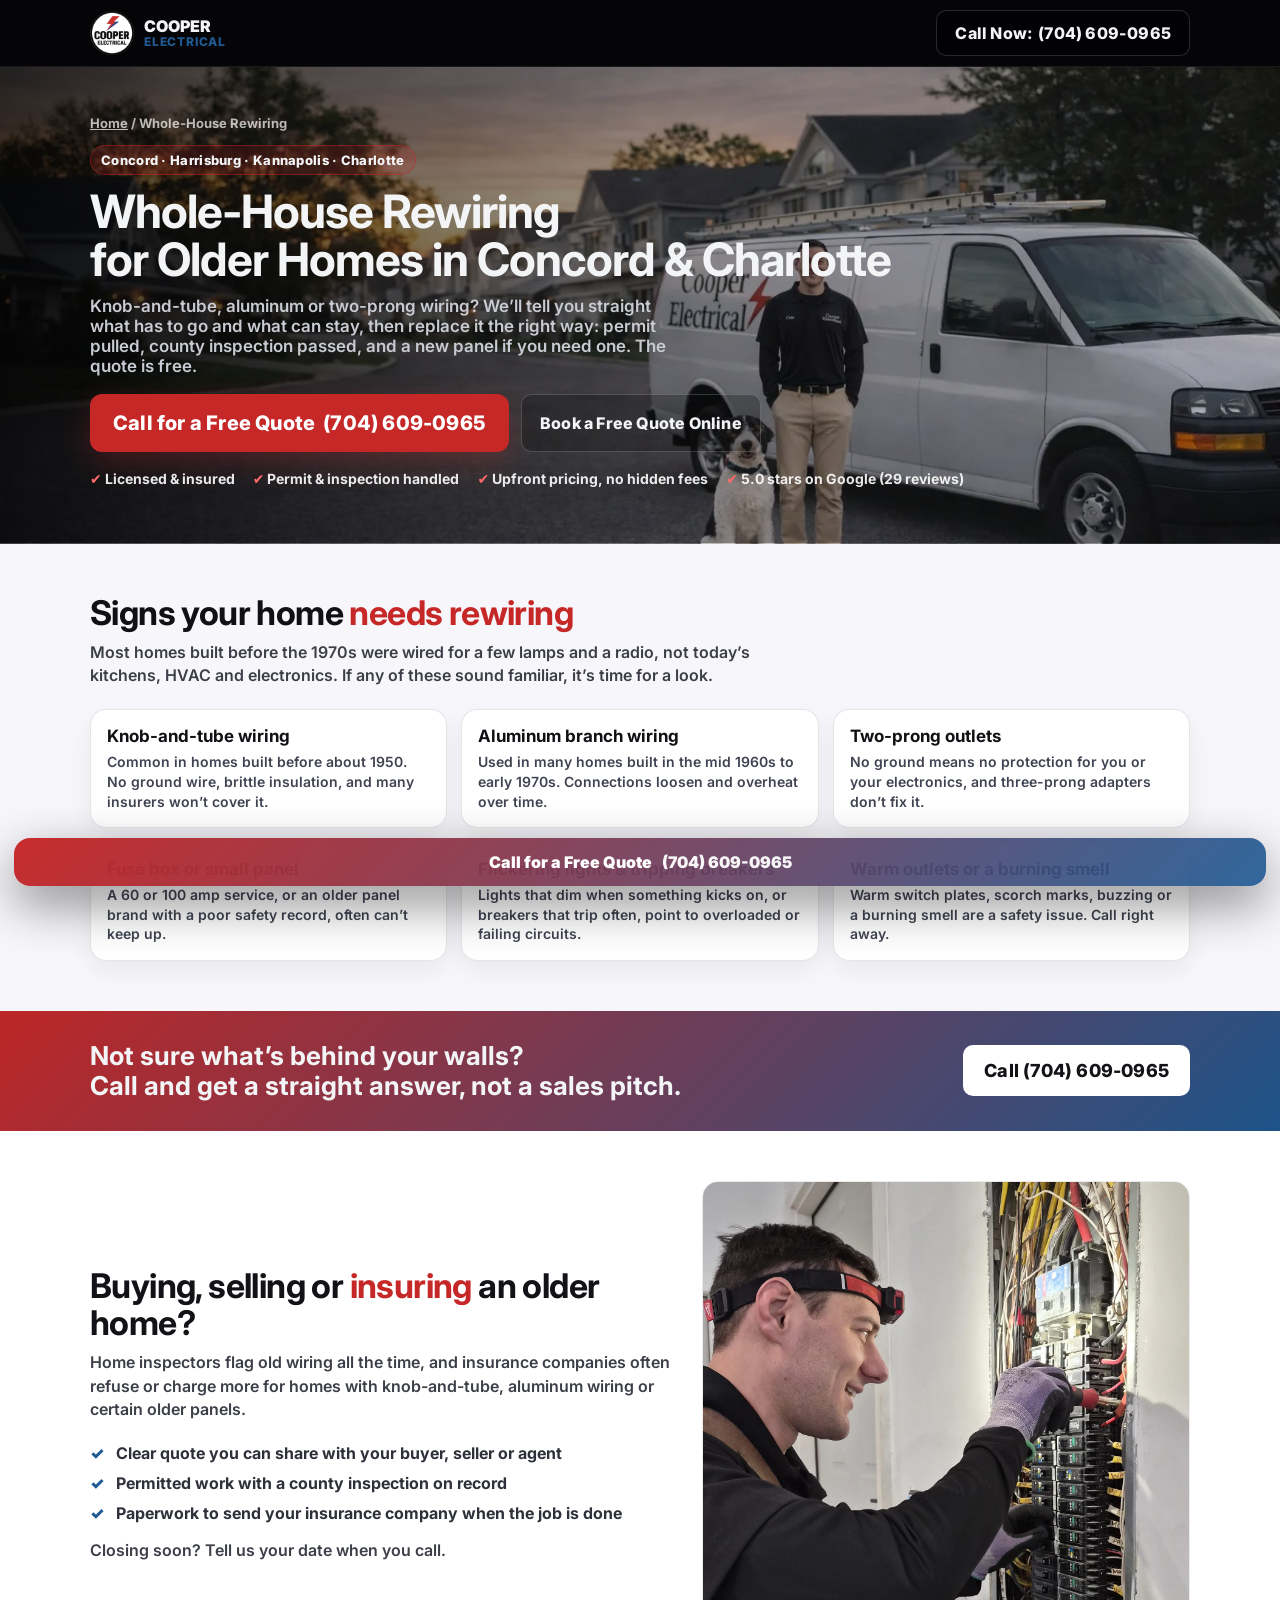
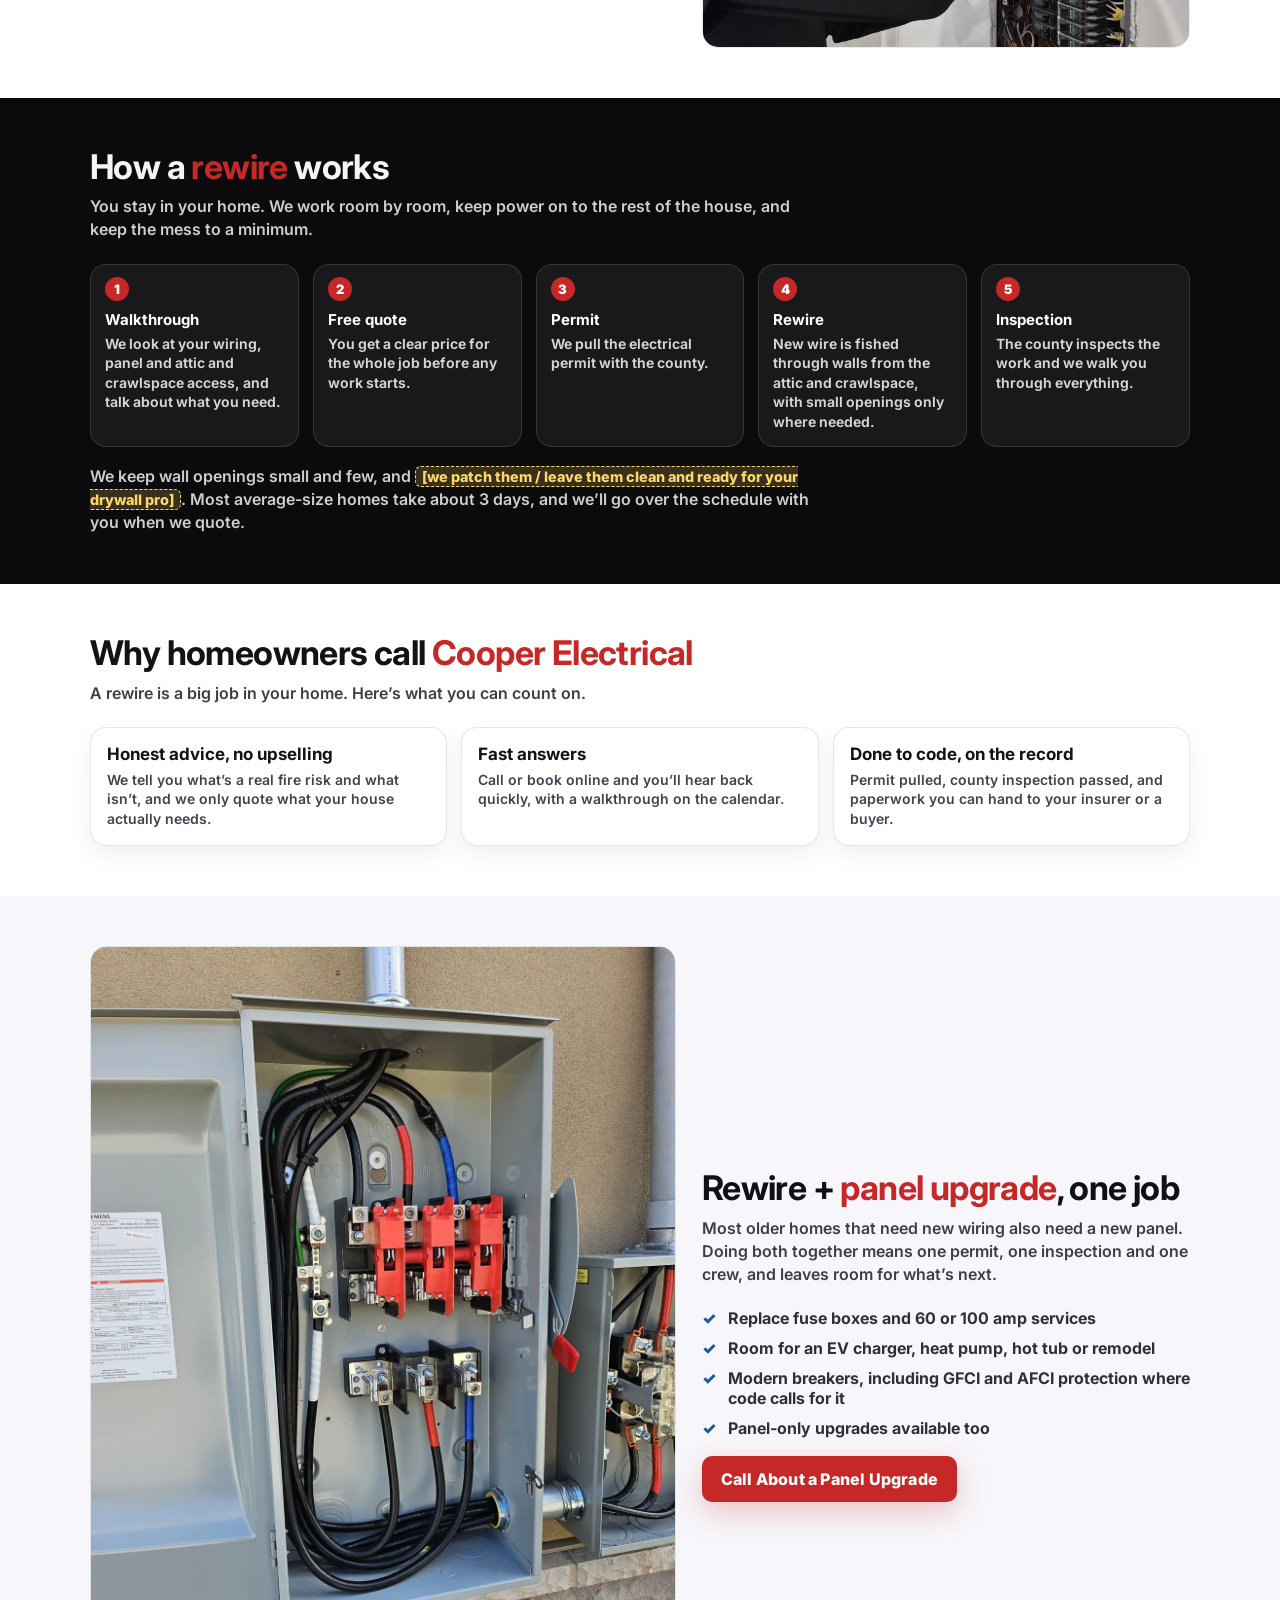
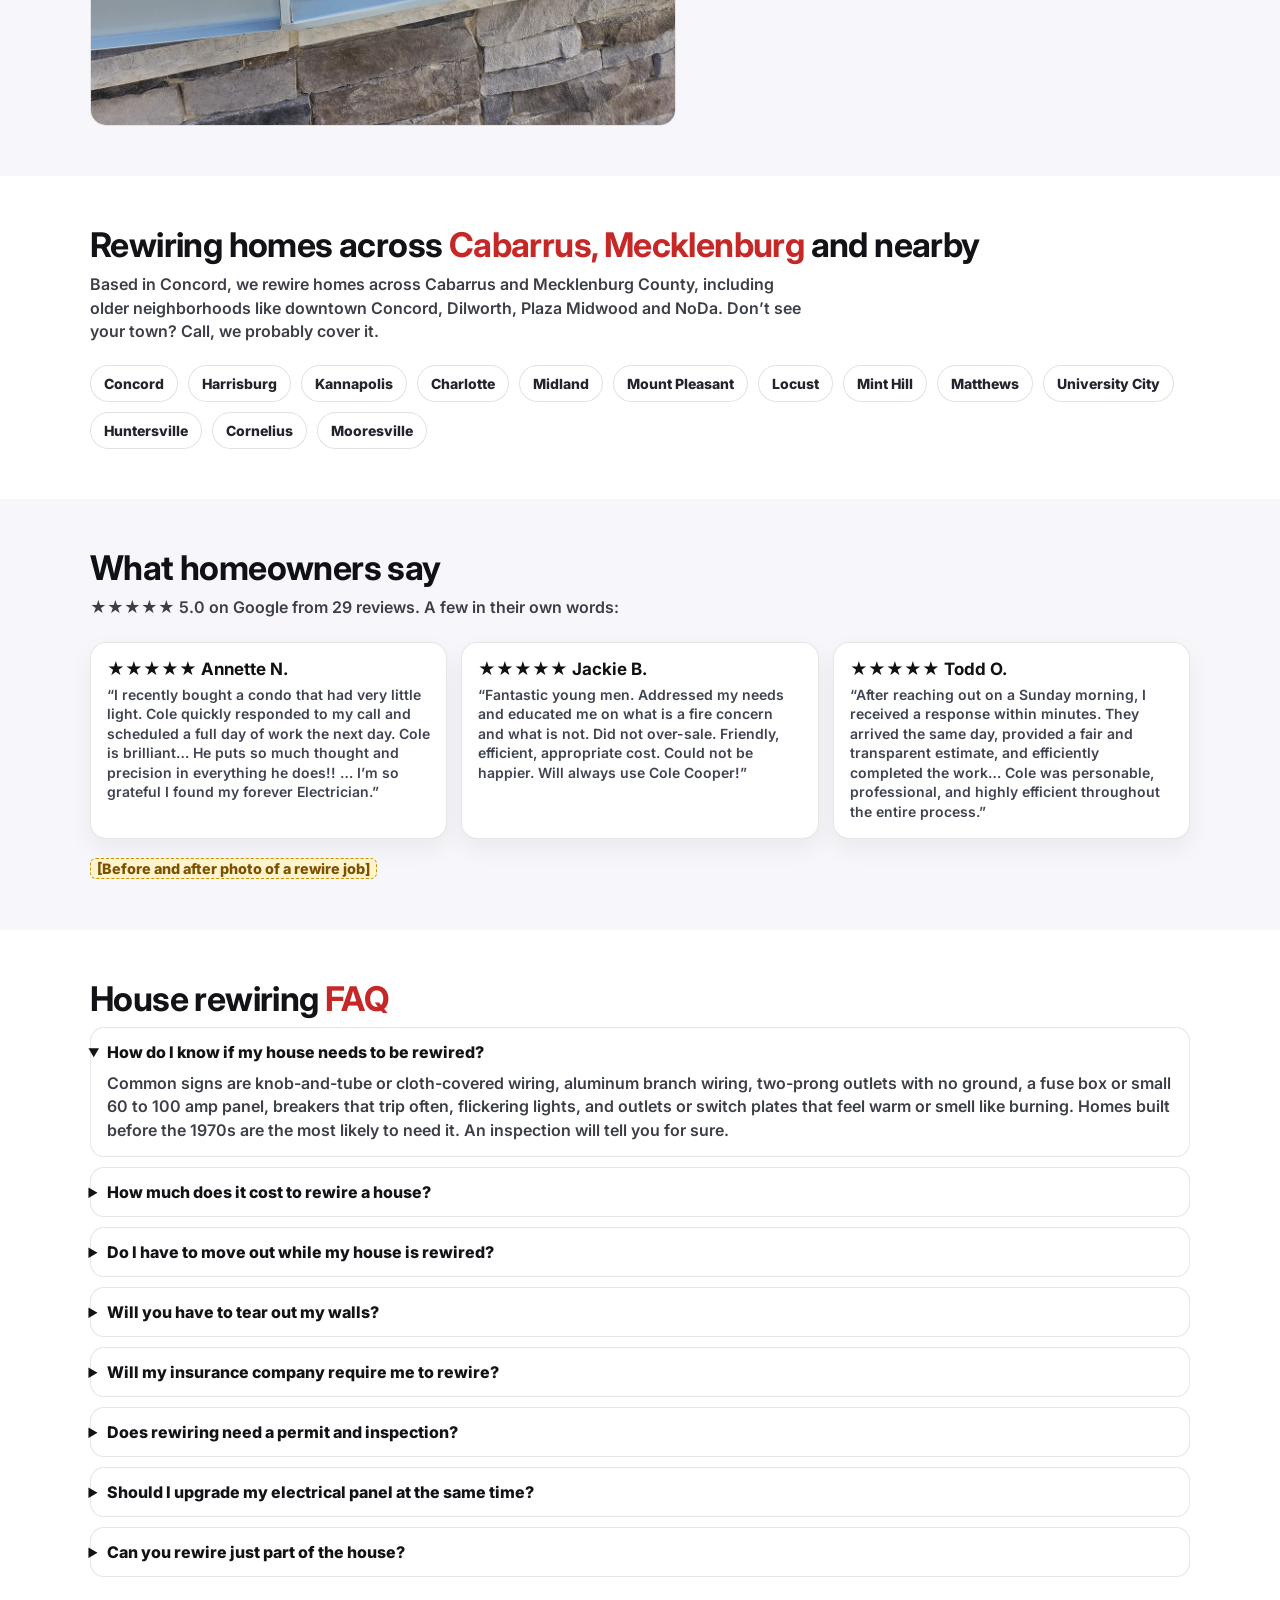
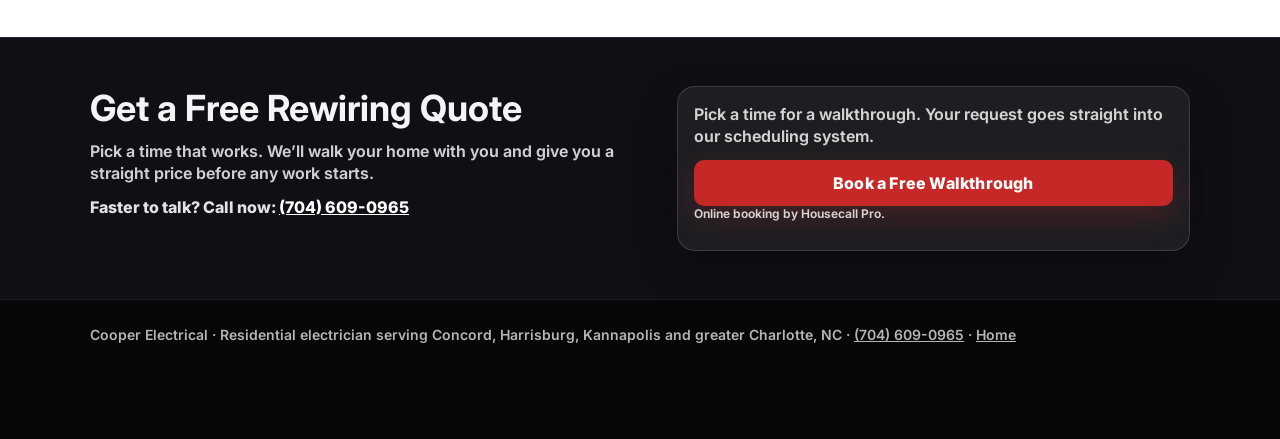
==== house-rewiring/index.html @ 86eb95ad "Rewire page: average rewire takes about 3 days Co-Authored-By: Claude Opus 5.5 <noreply@anthropic.co" ====
<!doctype html>
<html lang="en">
<head>
  <meta charset="utf-8" />
  <meta name="viewport" content="width=device-width,initial-scale=1" />
  <title>Whole-House Rewiring in Concord, Charlotte &amp; Harrisburg NC | Cooper Electrical</title>
  <meta name="description" content="Whole-house rewiring for older homes in Concord, Harrisburg, Kannapolis and greater Charlotte. Replace knob-and-tube, aluminum and ungrounded wiring, add a new panel. Rated 5.0 on Google. Free quote: (704) 609-0965." />
  <link rel="canonical" href="https://cooper-electrical-nc.com/house-rewiring/" />

  <meta property="og:type" content="website" />
  <meta property="og:title" content="Whole-House Rewiring | Cooper Electrical" />
  <meta property="og:description" content="Old wiring replaced the right way, permit and inspection included. Serving Concord, Harrisburg, Kannapolis and greater Charlotte." />
  <meta property="og:url" content="https://cooper-electrical-nc.com/house-rewiring/" />
  <meta property="og:image" content="https://cooper-electrical-nc.com/assets/hero.webp" />

  <link rel="icon" href="../assets/favicon.ico" sizes="any">
  <link rel="icon" type="image/png" sizes="32x32" href="../assets/favicon-32x32.png">
  <link rel="icon" type="image/png" sizes="16x16" href="../assets/favicon-16x16.png">
  <link rel="apple-touch-icon" href="../assets/favicon-180x180.png">

  <link rel="preload" as="image" href="../assets/hero.webp">
  <link rel="preconnect" href="https://fonts.googleapis.com">
  <link rel="preconnect" href="https://fonts.gstatic.com" crossorigin>
  <link href="https://fonts.googleapis.com/css2?family=Inter:wght@400;600;700;800&display=swap" rel="stylesheet">
  <link rel="stylesheet" href="../css/styles.css" />

  <!-- Google Analytics (GA4), same as the homepage -->
  <script async src="https://www.googletagmanager.com/gtag/js?id=G-20FZJEFL5V"></script>
  <script>
    window.dataLayer = window.dataLayer || [];
    function gtag(){dataLayer.push(arguments);}
    gtag("js", new Date());

    gtag("config", "G-20FZJEFL5V", { anonymize_ip: true });

    // Google Ads: website call conversion (swaps the phone number for a Google forwarding number for ad visitors)
    gtag("config", "AW-17992897776");
    gtag("config", "AW-17992897776/h35oCJ_-kaccEPCp14ND", {
      "phone_conversion_number": "(704) 609-0965"
    });
  </script>
  <!-- Housecall Pro online booking -->
  <script async src="https://online-booking.housecallpro.com/script.js?token=3bcc7813550e48a2b8075abcfa8fb0d7&orgName=Cooper-Electrical"></script>

  <script type="application/ld+json">
  {
    "@context": "https://schema.org",
    "@graph": [
      {
        "@type": "Electrician",
        "@id": "https://cooper-electrical-nc.com/#business",
        "name": "Cooper Electrical",
        "url": "https://cooper-electrical-nc.com/",
        "telephone": "+1-704-609-0965",
        "logo": "https://cooper-electrical-nc.com/assets/logo.webp",
        "image": "https://cooper-electrical-nc.com/assets/hero.webp",
        "areaServed": [
          {"@type": "City", "name": "Concord, NC"},
          {"@type": "City", "name": "Harrisburg, NC"},
          {"@type": "City", "name": "Kannapolis, NC"},
          {"@type": "City", "name": "Charlotte, NC"},
          {"@type": "City", "name": "Midland, NC"},
          {"@type": "City", "name": "Mount Pleasant, NC"},
          {"@type": "City", "name": "Locust, NC"},
          {"@type": "City", "name": "Mint Hill, NC"},
          {"@type": "City", "name": "Matthews, NC"},
          {"@type": "City", "name": "Huntersville, NC"},
          {"@type": "City", "name": "Cornelius, NC"},
          {"@type": "City", "name": "Mooresville, NC"}
        ]
      },
      {
        "@type": "Service",
        "@id": "https://cooper-electrical-nc.com/house-rewiring/#service",
        "name": "Whole-House Rewiring",
        "serviceType": "Residential rewiring",
        "description": "Replacement of outdated or unsafe home wiring, including knob-and-tube, aluminum branch circuits and ungrounded two-prong circuits, with an optional electrical panel upgrade, permit and inspection.",
        "provider": {"@id": "https://cooper-electrical-nc.com/#business"},
        "areaServed": [
          {"@type": "AdministrativeArea", "name": "Cabarrus County, NC"},
          {"@type": "AdministrativeArea", "name": "Mecklenburg County, NC"},
          {"@type": "AdministrativeArea", "name": "Rowan County, NC"},
          {"@type": "AdministrativeArea", "name": "Iredell County, NC"},
          {"@type": "AdministrativeArea", "name": "Stanly County, NC"}
        ]
      },
      {
        "@type": "BreadcrumbList",
        "itemListElement": [
          {"@type": "ListItem", "position": 1, "name": "Home", "item": "https://cooper-electrical-nc.com/"},
          {"@type": "ListItem", "position": 2, "name": "Whole-House Rewiring", "item": "https://cooper-electrical-nc.com/house-rewiring/"}
        ]
      },
      {
        "@type": "FAQPage",
        "mainEntity": [
          {
            "@type": "Question",
            "name": "How do I know if my house needs to be rewired?",
            "acceptedAnswer": {"@type": "Answer", "text": "Common signs are knob-and-tube or cloth-covered wiring, aluminum branch wiring, two-prong outlets with no ground, a fuse box or small 60 to 100 amp panel, breakers that trip often, flickering lights, and outlets or switch plates that feel warm or smell like burning. Homes built before the 1970s are the most likely to need it. An inspection will tell you for sure."}
          },
          {
            "@type": "Question",
            "name": "How much does it cost to rewire a house?",
            "acceptedAnswer": {"@type": "Answer", "text": "It depends on the size of the home, the number of stories, attic and crawlspace access, how many circuits you need, and whether the panel is upgraded at the same time. We walk the house and give you a free quote before any work starts."}
          },
          {
            "@type": "Question",
            "name": "Do I have to move out while my house is rewired?",
            "acceptedAnswer": {"@type": "Answer", "text": "Usually not. Most families stay in the home. Power is off only to the parts of the house being worked on, and we work room by room to keep things livable."}
          },
          {
            "@type": "Question",
            "name": "Will you have to tear out my walls?",
            "acceptedAnswer": {"@type": "Answer", "text": "No. New wire is fished through the walls from the attic and crawlspace, with small access openings only where they are needed. Most walls are left untouched."}
          },
          {
            "@type": "Question",
            "name": "Will my insurance company require me to rewire?",
            "acceptedAnswer": {"@type": "Answer", "text": "Many insurers will not write or renew a policy on a home with knob-and-tube wiring, and some charge more or ask for repairs when they find aluminum wiring or certain older panels. Rewiring removes the problem and gives you paperwork to show your insurer."}
          },
          {
            "@type": "Question",
            "name": "Does rewiring need a permit and inspection?",
            "acceptedAnswer": {"@type": "Answer", "text": "Yes. A whole-house rewire in North Carolina requires an electrical permit and county inspection. We pull the permit and schedule the inspections with the county."}
          },
          {
            "@type": "Question",
            "name": "Should I upgrade my electrical panel at the same time?",
            "acceptedAnswer": {"@type": "Answer", "text": "Often, yes. If you have a fuse box, a 60 or 100 amp service, or an older panel brand with a poor safety record, doing the panel and the wiring together saves time and a second round of permits, and gives you room for an EV charger, a heat pump or a remodel later."}
          },
          {
            "@type": "Question",
            "name": "Can you rewire just part of the house?",
            "acceptedAnswer": {"@type": "Answer", "text": "Yes. If only some circuits are old or damaged, a partial rewire of a kitchen, a bathroom or one floor can make sense. We will tell you honestly what needs replacing and what can stay."}
          }
        ]
      }
    ]
  }
  </script>

  <style>
    /* Page-only styles. Shared look comes from ../css/styles.css */
    .rw-hero{min-height:auto}
    .rw-hero .hero__content{padding:48px 0 56px}
    .rw-kicker{display:inline-block;margin:0 0 12px;padding:6px 10px;border-radius:999px;background:rgba(198,40,40,.18);border:1px solid rgba(198,40,40,.45);font-weight:800;font-size:13px;letter-spacing:.3px}
    .rw-hero h1{font-size:46px}
    .rw-hero .hero__sub{font-size:17px;max-width:600px}
    .rw-callbig{font-size:20px;padding:16px 22px;border-radius:12px}
    .rw-callbig .rw-num{margin-left:8px;white-space:nowrap}
    .rw-checks{display:flex;flex-wrap:wrap;gap:8px 18px;margin:18px 0 0;padding:0;list-style:none;color:rgba(255,255,255,.90);font-weight:700;font-size:14px}
    .rw-checks li:before{content:"✔ ";color:#ff6b6b}

    .rw-section{padding:50px 0}
    .rw-light{background:#f7f7fb;color:#101114}
    .rw-white{background:#ffffff;color:#121217}
    .rw-dark{background:var(--bg)}
    .rw-section h2{margin:0 0 10px;font-size:34px;line-height:1.1;letter-spacing:-.6px}
    .rw-lead{margin:0 0 22px;max-width:720px;font-weight:600;line-height:1.45}
    .rw-light .rw-lead,.rw-white .rw-lead{color:#3c3f48}
    .rw-dark .rw-lead{color:rgba(255,255,255,.80)}

    .rw-grid{display:grid;grid-template-columns:repeat(3,minmax(0,1fr));gap:14px}
    .rw-card{background:#fff;border:1px solid rgba(16,17,20,.10);border-radius:16px;padding:16px;box-shadow:0 10px 24px rgba(0,0,0,.06)}
    .rw-card h3{margin:0 0 6px;font-size:17px}
    .rw-card p{margin:0;color:#404452;font-weight:600;font-size:14px;line-height:1.4}
    .rw-dark .rw-card{background:rgba(255,255,255,.06);border-color:rgba(255,255,255,.12);box-shadow:0 18px 44px rgba(0,0,0,.30)}
    .rw-dark .rw-card p{color:rgba(255,255,255,.78)}

    .rw-steps{counter-reset:step;display:grid;grid-template-columns:repeat(5,minmax(0,1fr));gap:14px;margin:0;padding:0;list-style:none}
    .rw-steps li{counter-increment:step;position:relative;background:rgba(255,255,255,.06);border:1px solid rgba(255,255,255,.12);border-radius:16px;padding:44px 14px 14px;font-weight:650;font-size:14px;line-height:1.4;color:rgba(255,255,255,.82)}
    .rw-steps li:before{content:counter(step);position:absolute;top:12px;left:14px;width:24px;height:24px;border-radius:999px;display:grid;place-items:center;background:var(--accent);color:#fff;font-weight:900;font-size:13px}
    .rw-steps strong{display:block;color:#fff;margin-bottom:4px;font-size:15px}

    .rw-split{display:grid;grid-template-columns:1.2fr 1fr;gap:26px;align-items:center}
    .rw-split img{border-radius:16px;border:1px solid rgba(0,0,0,.08);width:100%;height:auto}

    .rw-band{background:linear-gradient(135deg, rgba(198,40,40,.95), rgba(31,90,148,.92));padding:30px 0}
    .rw-band__inner{display:flex;align-items:center;justify-content:space-between;gap:16px;flex-wrap:wrap}
    .rw-band h2{margin:0;font-size:26px;line-height:1.15}
    .rw-band .btn{background:#fff;color:#121217;font-size:18px;padding:14px 20px}

    .rw-towns{display:flex;flex-wrap:wrap;gap:10px;margin:0;padding:0;list-style:none}
    .rw-towns li{background:#fff;border:1px solid rgba(16,17,20,.12);border-radius:999px;padding:9px 13px;font-weight:800;font-size:14px;color:#22252d}

    .rw-faq details{background:#fff;border:1px solid rgba(16,17,20,.10);border-radius:14px;padding:14px 16px;margin:0 0 10px}
    .rw-faq summary{cursor:pointer;font-weight:800;font-size:16px;color:#121217;list-style-position:outside}
    .rw-faq details p{margin:10px 0 0;color:#3c3f48;font-weight:600;line-height:1.45}

    .rw-crumbs{font-size:13px;font-weight:700;color:rgba(255,255,255,.70);margin:0 0 14px}
    .rw-crumbs a{text-decoration:underline}

    /* Placeholder marker: something Cole needs to fill in or confirm */
    .ph{display:inline;background:#fff3cd;color:#7a5200;border:1px dashed #c79100;border-radius:6px;padding:1px 6px;font-weight:800;font-size:.9em}
    .rw-dark .ph,.hero .ph{background:rgba(255,214,102,.18);color:#ffd666;border-color:#ffd666}

    .rw-foot{background:#07070a;color:rgba(255,255,255,.70);padding:26px 0 96px;font-weight:600;font-size:14px;border-top:1px solid rgba(255,255,255,.08)}
    .rw-foot a{text-decoration:underline}

    @media (max-width:960px){
      .rw-grid{grid-template-columns:repeat(2,minmax(0,1fr))}
      .rw-steps{grid-template-columns:repeat(2,minmax(0,1fr))}
      .rw-split{grid-template-columns:1fr}
    }
    @media (max-width:520px){
      .rw-hero h1{font-size:32px}
      .rw-hero .hero__content{padding:28px 0 36px}
      .rw-grid,.rw-steps{grid-template-columns:1fr}
      .rw-section{padding:38px 0}
      .rw-section h2{font-size:27px}
      .rw-callbig{width:100%}
      .hero__cta .btn{width:100%}
      /* keep a call button in the header on phones too */
      .btn--call{display:inline-flex;padding:10px 12px;font-size:14px}
      .btn--call .btn__lbl{display:none}
      .brand__logo{width:36px;height:36px}
    }
  </style>
</head>

<body>
  <header class="topbar">
    <div class="container topbar__inner">
      <a class="brand" href="../">
        <img class="brand__logo" src="../assets/logo.webp" alt="Cooper Electrical" width="44" height="44" />
        <div class="brand__text">
          <div class="brand__name">COOPER</div>
          <div class="brand__sub">ELECTRICAL</div>
        </div>
      </a>

      <a class="btn btn--call" href="tel:7046090965" data-call="header">
        <span class="btn__lbl">Call Now:</span><span class="btn__emph">(704) 609-0965</span>
      </a>
    </div>
  </header>

  <main>
  <section class="hero rw-hero" style="background-image:url('../assets/hero.webp');">
    <div class="hero__overlay"></div>
    <div class="container hero__content">
      <nav class="rw-crumbs" aria-label="Breadcrumb"><a href="../">Home</a> / Whole-House Rewiring</nav>
      <div class="rw-kicker">Concord · Harrisburg · Kannapolis · Charlotte</div>
      <h1>Whole-House Rewiring<br/>for Older Homes in Concord &amp; Charlotte</h1>
      <p class="hero__sub">
        Knob-and-tube, aluminum or two-prong wiring? We’ll tell you straight what has to go and what can stay,
        then replace it the right way: permit pulled, county inspection passed, and a new panel if you need one.
        The quote is free.
      </p>

      <div class="hero__cta">
        <a class="btn btn--primary rw-callbig" href="tel:7046090965" data-call="hero">
          Call for a Free Quote <span class="rw-num">(704) 609-0965</span>
        </a>
        <a class="btn btn--ghost hcp-book" href="https://book.housecallpro.com/book/Cooper-Electrical/3bcc7813550e48a2b8075abcfa8fb0d7?v2=true">Book a Free Quote Online</a>
      </div>

      <ul class="rw-checks">
        <li>Licensed &amp; insured</li>
        <li>Permit &amp; inspection handled</li>
        <li>Upfront pricing, no hidden fees</li>
        <li>5.0 stars on Google (29 reviews)</li>
      </ul>
    </div>
  </section>

  <section class="rw-section rw-light" id="signs">
    <div class="container">
      <h2>Signs your home <span class="accent">needs rewiring</span></h2>
      <p class="rw-lead">
        Most homes built before the 1970s were wired for a few lamps and a radio, not today’s kitchens,
        HVAC and electronics. If any of these sound familiar, it’s time for a look.
      </p>
      <div class="rw-grid">
        <div class="rw-card"><h3>Knob-and-tube wiring</h3><p>Common in homes built before about 1950. No ground wire, brittle insulation, and many insurers won’t cover it.</p></div>
        <div class="rw-card"><h3>Aluminum branch wiring</h3><p>Used in many homes built in the mid 1960s to early 1970s. Connections loosen and overheat over time.</p></div>
        <div class="rw-card"><h3>Two-prong outlets</h3><p>No ground means no protection for you or your electronics, and three-prong adapters don’t fix it.</p></div>
        <div class="rw-card"><h3>Fuse box or small panel</h3><p>A 60 or 100 amp service, or an older panel brand with a poor safety record, often can’t keep up.</p></div>
        <div class="rw-card"><h3>Flickering lights &amp; tripping breakers</h3><p>Lights that dim when something kicks on, or breakers that trip often, point to overloaded or failing circuits.</p></div>
        <div class="rw-card"><h3>Warm outlets or a burning smell</h3><p>Warm switch plates, scorch marks, buzzing or a burning smell are a safety issue. Call right away.</p></div>
      </div>
    </div>
  </section>

  <section class="rw-band">
    <div class="container rw-band__inner">
      <h2>Not sure what’s behind your walls?<br/>Call and get a straight answer, not a sales pitch.</h2>
      <a class="btn" href="tel:7046090965" data-call="band-1">Call (704) 609-0965</a>
    </div>
  </section>

  <section class="rw-section rw-white" id="insurance">
    <div class="container rw-split">
      <div>
        <h2>Buying, selling or <span class="accent">insuring</span> an older home?</h2>
        <p class="rw-lead">
          Home inspectors flag old wiring all the time, and insurance companies often refuse or charge more
          for homes with knob-and-tube, aluminum wiring or certain older panels.
        </p>
        <ul class="checklist">
          <li>Clear quote you can share with your buyer, seller or agent</li>
          <li>Permitted work with a county inspection on record</li>
          <li>Paperwork to send your insurance company when the job is done</li>
        </ul>
        <p class="rw-lead" style="margin:16px 0 0">Closing soon? Tell us your date when you call.</p>
      </div>
      <img src="../assets/tech-panel.webp" alt="Electrician working on an electrical panel" loading="lazy" width="560" height="380" />
    </div>
  </section>

  <section class="rw-section rw-dark" id="process">
    <div class="container">
      <h2>How a <span class="accent">rewire</span> works</h2>
      <p class="rw-lead">You stay in your home. We work room by room, keep power on to the rest of the house, and keep the mess to a minimum.</p>
      <ol class="rw-steps">
        <li><strong>Walkthrough</strong>We look at your wiring, panel and attic and crawlspace access, and talk about what you need.</li>
        <li><strong>Free quote</strong>You get a clear price for the whole job before any work starts.</li>
        <li><strong>Permit</strong>We pull the electrical permit with the county.</li>
        <li><strong>Rewire</strong>New wire is fished through walls from the attic and crawlspace, with small openings only where needed.</li>
        <li><strong>Inspection</strong>The county inspects the work and we walk you through everything.</li>
      </ol>
      <!-- PLACEHOLDER: confirm whether drywall patching is included, and a typical timeline -->
      <p class="rw-lead" style="margin:18px 0 0">We keep wall openings small and few, and <span class="ph">[we patch them / leave them clean and ready for your drywall pro]</span>. Most average-size homes take about 3 days, and we’ll go over the schedule with you when we quote.</p>
    </div>
  </section>

  <section class="rw-section rw-white" id="why">
    <div class="container">
      <h2>Why homeowners call <span class="accent">Cooper Electrical</span></h2>
      <p class="rw-lead">A rewire is a big job in your home. Here’s what you can count on.</p>
      <div class="rw-grid">
        <div class="rw-card"><h3>Honest advice, no upselling</h3><p>We tell you what’s a real fire risk and what isn’t, and we only quote what your house actually needs.</p></div>
        <div class="rw-card"><h3>Fast answers</h3><p>Call or book online and you’ll hear back quickly, with a walkthrough on the calendar.</p></div>
        <div class="rw-card"><h3>Done to code, on the record</h3><p>Permit pulled, county inspection passed, and paperwork you can hand to your insurer or a buyer.</p></div>
      </div>
    </div>
  </section>

  <section class="rw-section rw-light" id="panel">
    <div class="container rw-split">
      <img src="../assets/service-panel.webp" alt="New electrical panel installed" loading="lazy" width="560" height="380" />
      <div>
        <h2>Rewire + <span class="accent">panel upgrade</span>, one job</h2>
        <p class="rw-lead">
          Most older homes that need new wiring also need a new panel. Doing both together means one permit,
          one inspection and one crew, and leaves room for what’s next.
        </p>
        <ul class="checklist">
          <li>Replace fuse boxes and 60 or 100 amp services</li>
          <li>Room for an EV charger, heat pump, hot tub or remodel</li>
          <li>Modern breakers, including GFCI and AFCI protection where code calls for it</li>
          <li>Panel-only upgrades available too</li>
        </ul>
        <div style="margin-top:18px"><a class="btn btn--primary" href="tel:7046090965" data-call="panel">Call About a Panel Upgrade</a></div>
      </div>
    </div>
  </section>

  <section class="rw-section rw-white" id="areas">
    <div class="container">
      <h2>Rewiring homes across <span class="accent">Cabarrus, Mecklenburg</span> and nearby</h2>
      <p class="rw-lead">Based in Concord, we rewire homes across Cabarrus and Mecklenburg County, including older neighborhoods like downtown Concord, Dilworth, Plaza Midwood and NoDa. Don’t see your town? Call, we probably cover it.</p>
      <!-- PLACEHOLDER: Cole to confirm this town list -->
      <ul class="rw-towns">
        <li>Concord</li>
        <li>Harrisburg</li>
        <li>Kannapolis</li>
        <li>Charlotte</li>
        <li>Midland</li>
        <li>Mount Pleasant</li>
        <li>Locust</li>
        <li>Mint Hill</li>
        <li>Matthews</li>
        <li>University City</li>
        <li>Huntersville</li>
        <li>Cornelius</li>
        <li>Mooresville</li>
      </ul>
    </div>
  </section>

  <section class="rw-section rw-light" id="reviews">
    <div class="container">
      <h2>What homeowners say</h2>
      <p class="rw-lead">★★★★★ 5.0 on Google from 29 reviews. A few in their own words:</p>
      <!-- Real Google reviews, quoted word for word (trimmed with …), from the Cooper Electrical Google Business Profile -->
      <div class="rw-grid">
        <div class="rw-card"><h3>★★★★★ Annette N.</h3><p>“I recently bought a condo that had very little light. Cole quickly responded to my call and scheduled a full day of work the next day. Cole is brilliant… He puts so much thought and precision in everything he does!! … I’m so grateful I found my forever Electrician.”</p></div>
        <div class="rw-card"><h3>★★★★★ Jackie B.</h3><p>“Fantastic young men. Addressed my needs and educated me on what is a fire concern and what is not. Did not over-sale. Friendly, efficient, appropriate cost. Could not be happier. Will always use Cole Cooper!”</p></div>
        <div class="rw-card"><h3>★★★★★ Todd O.</h3><p>“After reaching out on a Sunday morning, I received a response within minutes. They arrived the same day, provided a fair and transparent estimate, and efficiently completed the work… Cole was personable, professional, and highly efficient throughout the entire process.”</p></div>
      </div>
      <!-- PLACEHOLDER: add a before and after photo of a rewire job -->
      <p class="rw-lead" style="margin:18px 0 0"><span class="ph">[Before and after photo of a rewire job]</span></p>
    </div>
  </section>

  <section class="rw-section rw-white rw-faq" id="faq">
    <div class="container">
      <h2>House rewiring <span class="accent">FAQ</span></h2>
      <details open>
        <summary>How do I know if my house needs to be rewired?</summary>
        <p>Common signs are knob-and-tube or cloth-covered wiring, aluminum branch wiring, two-prong outlets with no ground, a fuse box or small 60 to 100 amp panel, breakers that trip often, flickering lights, and outlets or switch plates that feel warm or smell like burning. Homes built before the 1970s are the most likely to need it. An inspection will tell you for sure.</p>
      </details>
      <details>
        <summary>How much does it cost to rewire a house?</summary>
        <p>It depends on the size of the home, the number of stories, attic and crawlspace access, how many circuits you need, and whether the panel is upgraded at the same time. We walk the house and give you a free quote before any work starts.</p>
      </details>
      <details>
        <summary>Do I have to move out while my house is rewired?</summary>
        <p>Usually not. Most families stay in the home. Power is off only to the parts of the house being worked on, and we work room by room to keep things livable.</p>
      </details>
      <details>
        <summary>Will you have to tear out my walls?</summary>
        <p>No. New wire is fished through the walls from the attic and crawlspace, with small access openings only where they are needed. Most walls are left untouched.</p>
      </details>
      <details>
        <summary>Will my insurance company require me to rewire?</summary>
        <p>Many insurers will not write or renew a policy on a home with knob-and-tube wiring, and some charge more or ask for repairs when they find aluminum wiring or certain older panels. Rewiring removes the problem and gives you paperwork to show your insurer.</p>
      </details>
      <details>
        <summary>Does rewiring need a permit and inspection?</summary>
        <p>Yes. A whole-house rewire in North Carolina requires an electrical permit and county inspection. We pull the permit and schedule the inspections with the county.</p>
      </details>
      <details>
        <summary>Should I upgrade my electrical panel at the same time?</summary>
        <p>Often, yes. If you have a fuse box, a 60 or 100 amp service, or an older panel brand with a poor safety record, doing the panel and the wiring together saves time and a second round of permits, and gives you room for an EV charger, a heat pump or a remodel later.</p>
      </details>
      <details>
        <summary>Can you rewire just part of the house?</summary>
        <p>Yes. If only some circuits are old or damaged, a partial rewire of a kitchen, a bathroom or one floor can make sense. We will tell you honestly what needs replacing and what can stay.</p>
      </details>
    </div>
  </section>

  <section class="quote" id="quote">
    <div class="container quote__grid">
      <div>
        <h2>Get a Free Rewiring Quote</h2>
        <p>Pick a time that works. We’ll walk your home with you and give you a straight price before any work starts.</p>
        <div class="quote__note">
          Faster to talk? Call now: <a href="tel:7046090965" data-call="form">(704) 609-0965</a>
        </div>
      </div>

      <div class="form">
        <p>Pick a time for a walkthrough. Your request goes straight into our scheduling system.</p>
        <a class="btn btn--primary btn--full hcp-book" href="https://book.housecallpro.com/book/Cooper-Electrical/3bcc7813550e48a2b8075abcfa8fb0d7?v2=true">Book a Free Walkthrough</a>
        <p class="form__fineprint">Online booking by Housecall Pro.</p>
      </div>
    </div>
  </section>
  </main>

  <footer class="rw-foot">
    <div class="container">
      Cooper Electrical · Residential electrician serving Concord, Harrisburg, Kannapolis and greater Charlotte, NC ·
      <a href="tel:7046090965" data-call="footer">(704) 609-0965</a> · <a href="../">Home</a>
    </div>
  </footer>

  <a class="stickycall" href="tel:7046090965" data-call="sticky">
    Call for a Free Quote <span>(704) 609-0965</span>
  </a>

  <script>
    // Tell Google Analytics which call button was tapped.
    document.querySelectorAll('a[href^="tel:"]').forEach(function (a) {
      a.addEventListener('click', function () {
        if (typeof gtag === 'function') {
          gtag('event', 'phone_call_click', { location: a.getAttribute('data-call') || 'other', page: 'house-rewiring' });
        }
      });
    });
  </script>

  <!-- Housecall Pro booking: open HCP's pop-up once its script has loaded;
       until then, the link itself goes to the HCP booking page. -->
  <script>
    document.querySelectorAll('.hcp-book').forEach(function (el) {
      el.addEventListener('click', function (e) {
        if (typeof gtag === 'function') {
          gtag('event', 'booking_click', { page: 'house-rewiring' });
        }
        if (window.HCPWidget && typeof window.HCPWidget.openModal === 'function') {
          e.preventDefault();
          window.HCPWidget.openModal();
        }
      });
    });
  </script>
</body>
</html>
---- css/styles.css ----
:root{
  --bg:#0b0b0d;
  --card:#121217;
  --text:#f3f4f6;
  --muted:#c9cbd3;
  --line:rgba(255,255,255,.10);
  --accent:#c62828;
  --accent2:#1f5a94;
  --white:#ffffff;
}

*{box-sizing:border-box}
html,body{margin:0;padding:0;font-family:Inter,system-ui,-apple-system,Segoe UI,Roboto,Arial,sans-serif;color:var(--text);background:#0a0a0b}
a{color:inherit;text-decoration:none}
img{max-width:100%;display:block}

.container{width:min(1100px,92vw);margin:0 auto}

.btn{
  display:inline-flex;align-items:center;justify-content:center;
  padding:12px 18px;border-radius:10px;border:1px solid transparent;
  font-weight:800;letter-spacing:.2px;cursor:pointer;
  transition:transform .12s ease, opacity .12s ease, background .12s ease, border-color .12s ease;
}
.btn:hover{transform:translateY(-1px)}
.btn--primary{background:var(--accent);color:var(--white);box-shadow:0 10px 30px rgba(198,40,40,.25)}
.btn--ghost{background:rgba(0,0,0,.25);border-color:rgba(255,255,255,.18)}
.btn--call{background:rgba(0,0,0,.35);border-color:rgba(255,255,255,.15)}
.btn--full{width:100%}
.btn__emph{margin-left:6px}

.topbar{
  position:sticky;top:0;z-index:50;
  background:rgba(5,5,7,.75);
  backdrop-filter: blur(10px);
  border-bottom:1px solid rgba(255,255,255,.08);
}
.topbar__inner{display:flex;align-items:center;justify-content:space-between;padding:10px 0;gap:12px}

.brand{display:flex;align-items:center;gap:10px}
.brand__logo{width:44px;height:44px;object-fit:contain}
.brand__name{font-weight:900;line-height:1}
.brand__sub{font-weight:800;font-size:12px;color:var(--accent2);letter-spacing:.8px}

.hero{
  position:relative;
  min-height:420px;
  background-size:cover;background-position:center;
  border-bottom:1px solid rgba(255,255,255,.08);
}
.hero__overlay{
  position:absolute;inset:0;
  background:linear-gradient(90deg, rgba(0,0,0,.75) 0%, rgba(0,0,0,.35) 55%, rgba(0,0,0,.15) 100%);
}
.hero__content{position:relative;padding:64px 0 72px}
.hero h1{margin:0 0 12px;font-size:48px;line-height:1.05;letter-spacing:-1px}
.hero__sub{max-width:560px;color:var(--muted);font-weight:600;font-size:16px;margin:0 0 18px}
.hero__cta{display:flex;gap:12px;flex-wrap:wrap}

.trust{background:#f7f7fb;color:#101114}
.trust__grid{padding:42px 0;display:grid;grid-template-columns:1.1fr 1.4fr;gap:26px;align-items:center}
.trust h2{margin:0 0 10px;font-size:36px;line-height:1.05}
.trust p{margin:0;color:#3c3f48;font-weight:600}
.accent{color:var(--accent)}

.trust__cards{display:grid;grid-template-columns:repeat(2, minmax(0,1fr));gap:14px}
.trustcard{
  background:#ffffff;border:1px solid rgba(16,17,20,.10);
  border-radius:16px;padding:14px;
  display:flex;gap:12px;align-items:flex-start;
  box-shadow:0 10px 24px rgba(0,0,0,.06);
}
.trustcard__icon{
  width:44px;height:44px;border-radius:999px;
  display:grid;place-items:center;
  background:linear-gradient(135deg, rgba(198,40,40,.20), rgba(31,90,148,.18));
  border:1px solid rgba(16,17,20,.10);
  font-size:18px;
}
.trustcard__title{font-weight:900;color:#101114;margin-bottom:3px}
.trustcard__text{color:#404452;font-weight:600;font-size:13px;line-height:1.25}

.choose{
  position:relative;
  background-size:cover;background-position:center;
  border-top:1px solid rgba(255,255,255,.08);
  border-bottom:1px solid rgba(255,255,255,.08);
}
.choose__overlay{
  position:absolute;inset:0;
  background:linear-gradient(90deg, rgba(0,0,0,.80) 0%, rgba(0,0,0,.45) 55%, rgba(0,0,0,.25) 100%);
}
.choose__inner{position:relative;padding:54px 0}
.choose h2{margin:0 0 18px;font-size:40px;letter-spacing:-.8px}

.pillgrid{display:flex;flex-wrap:wrap;gap:12px;margin:18px 0 18px}
.pill{
  background:rgba(255,255,255,.06);
  border:1px solid rgba(255,255,255,.16);
  padding:12px 14px;border-radius:12px;
  font-weight:800;
  box-shadow:0 16px 40px rgba(0,0,0,.22);
}
.pill:hover{border-color:rgba(198,40,40,.55)}

.choose__bullets{display:flex;gap:18px;flex-wrap:wrap;color:rgba(255,255,255,.86);font-weight:700}
.bullet{display:flex;gap:8px;align-items:center}
.choose__cta{margin-top:22px}

.proof{background:#ffffff;color:#121217}
.proof__grid{padding:46px 0;display:grid;grid-template-columns:1.1fr 1fr;gap:24px;align-items:center}
.proof h2{margin:0 0 12px;font-size:36px;line-height:1.1}
.checklist{margin:14px 0 0;padding:0;list-style:none}
.checklist li{
  position:relative;
  padding-left:26px;
  margin:10px 0;
  color:#2e313a;
  font-weight:700;
}
.checklist li:before{
  content:"✓";
  position:absolute;left:0;top:0;
  color:var(--accent2);
  font-weight:900;
}

.testimonial{
  background:#f6f7fb;border:1px solid rgba(16,17,20,.10);
  border-radius:18px;padding:16px;
  box-shadow:0 10px 24px rgba(0,0,0,.06);
}
.testimonial__top{display:flex;gap:12px;align-items:center;margin-bottom:10px}
.avatar{
  width:44px;height:44px;border-radius:999px;
  display:grid;place-items:center;
  background:linear-gradient(135deg, rgba(31,90,148,.22), rgba(198,40,40,.20));
  border:1px solid rgba(16,17,20,.12);
  font-weight:900;
}
.testimonial__name{font-weight:900}
.testimonial__sub{color:#5a5f70;font-weight:700;font-size:13px}
.testimonial__text{color:#2e313a;font-weight:650;margin:8px 0 12px;line-height:1.35}
.testimonial__media img{border-radius:14px;border:1px solid rgba(0,0,0,.08)}

.services{background:var(--bg)}
.services__title{margin:0;padding:52px 0 22px;text-align:center;font-size:40px;letter-spacing:-.8px}
.servicegrid{
  display:grid;grid-template-columns:repeat(4, minmax(0,1fr));
  gap:14px;padding-bottom:22px;
}
.servicecard{
  border-radius:18px;overflow:hidden;
  background:rgba(255,255,255,.06);
  border:1px solid rgba(255,255,255,.12);
  box-shadow:0 18px 44px rgba(0,0,0,.30);
}
.servicecard img{height:150px;width:100%;object-fit:cover}
.servicecard__body{padding:14px}
.servicecard h3{margin:0 0 6px;font-size:18px}
.servicecard p{margin:0;color:rgba(255,255,255,.78);font-weight:650;font-size:13px;line-height:1.35}

.badges{display:flex;flex-wrap:wrap;gap:10px;justify-content:center;padding:12px 0 46px}
.badge{
  background:rgba(255,255,255,.06);
  border:1px solid rgba(255,255,255,.14);
  padding:10px 12px;border-radius:999px;
  font-weight:800;color:rgba(255,255,255,.88);
}

.quote{background:#0f1015;border-top:1px solid rgba(255,255,255,.08)}
.quote__grid{padding:48px 0;display:grid;grid-template-columns:1.1fr 1fr;gap:22px;align-items:flex-start}
.quote h2{margin:0 0 10px;font-size:36px}
.quote p{margin:0 0 12px;color:rgba(255,255,255,.80);font-weight:650;line-height:1.4}
.quote__note{color:rgba(255,255,255,.88);font-weight:800}
.quote__note a{color:#fff;text-decoration:underline}

.form{
  background:rgba(255,255,255,.06);
  border:1px solid rgba(255,255,255,.14);
  border-radius:18px;
  padding:16px;
  box-shadow:0 18px 44px rgba(0,0,0,.28);
}
label{display:block;font-weight:800;color:rgba(255,255,255,.92);font-size:13px;margin:10px 0 10px}
input,select,textarea{
  width:100%;
  margin-top:8px;
  padding:12px 12px;
  border-radius:12px;
  border:1px solid rgba(255,255,255,.16);
  background:rgba(0,0,0,.30);
  color:#fff;
  font-weight:650;
  outline:none;
}
input:focus,select:focus,textarea:focus{border-color:rgba(198,40,40,.55)}
.form__fineprint{margin:10px 0 0;color:rgba(255,255,255,.70);font-weight:650;font-size:12px}

.stickycall{
  position:fixed;left:14px;right:14px;bottom:14px;z-index:60;
  display:flex;align-items:center;justify-content:center;gap:10px;
  background:linear-gradient(135deg, rgba(198,40,40,.98), rgba(31,90,148,.92));
  color:#fff;
  border-radius:16px;
  padding:14px 16px;
  font-weight:900;
  box-shadow:0 18px 50px rgba(0,0,0,.45);
}
.stickycall span{opacity:.95}

@media (max-width: 960px){
  .trust__grid,.proof__grid,.quote__grid{grid-template-columns:1fr}
  .servicegrid{grid-template-columns:repeat(2,minmax(0,1fr))}
  .hero h1{font-size:40px}
}
@media (max-width: 520px){
  .hero h1{font-size:34px}
  .servicegrid{grid-template-columns:1fr}
  .btn--call{display:none}
}

.form__row{display:grid;grid-template-columns:1fr 1fr;gap:14px;}
@media (max-width:720px){.form__row{grid-template-columns:1fr;}}
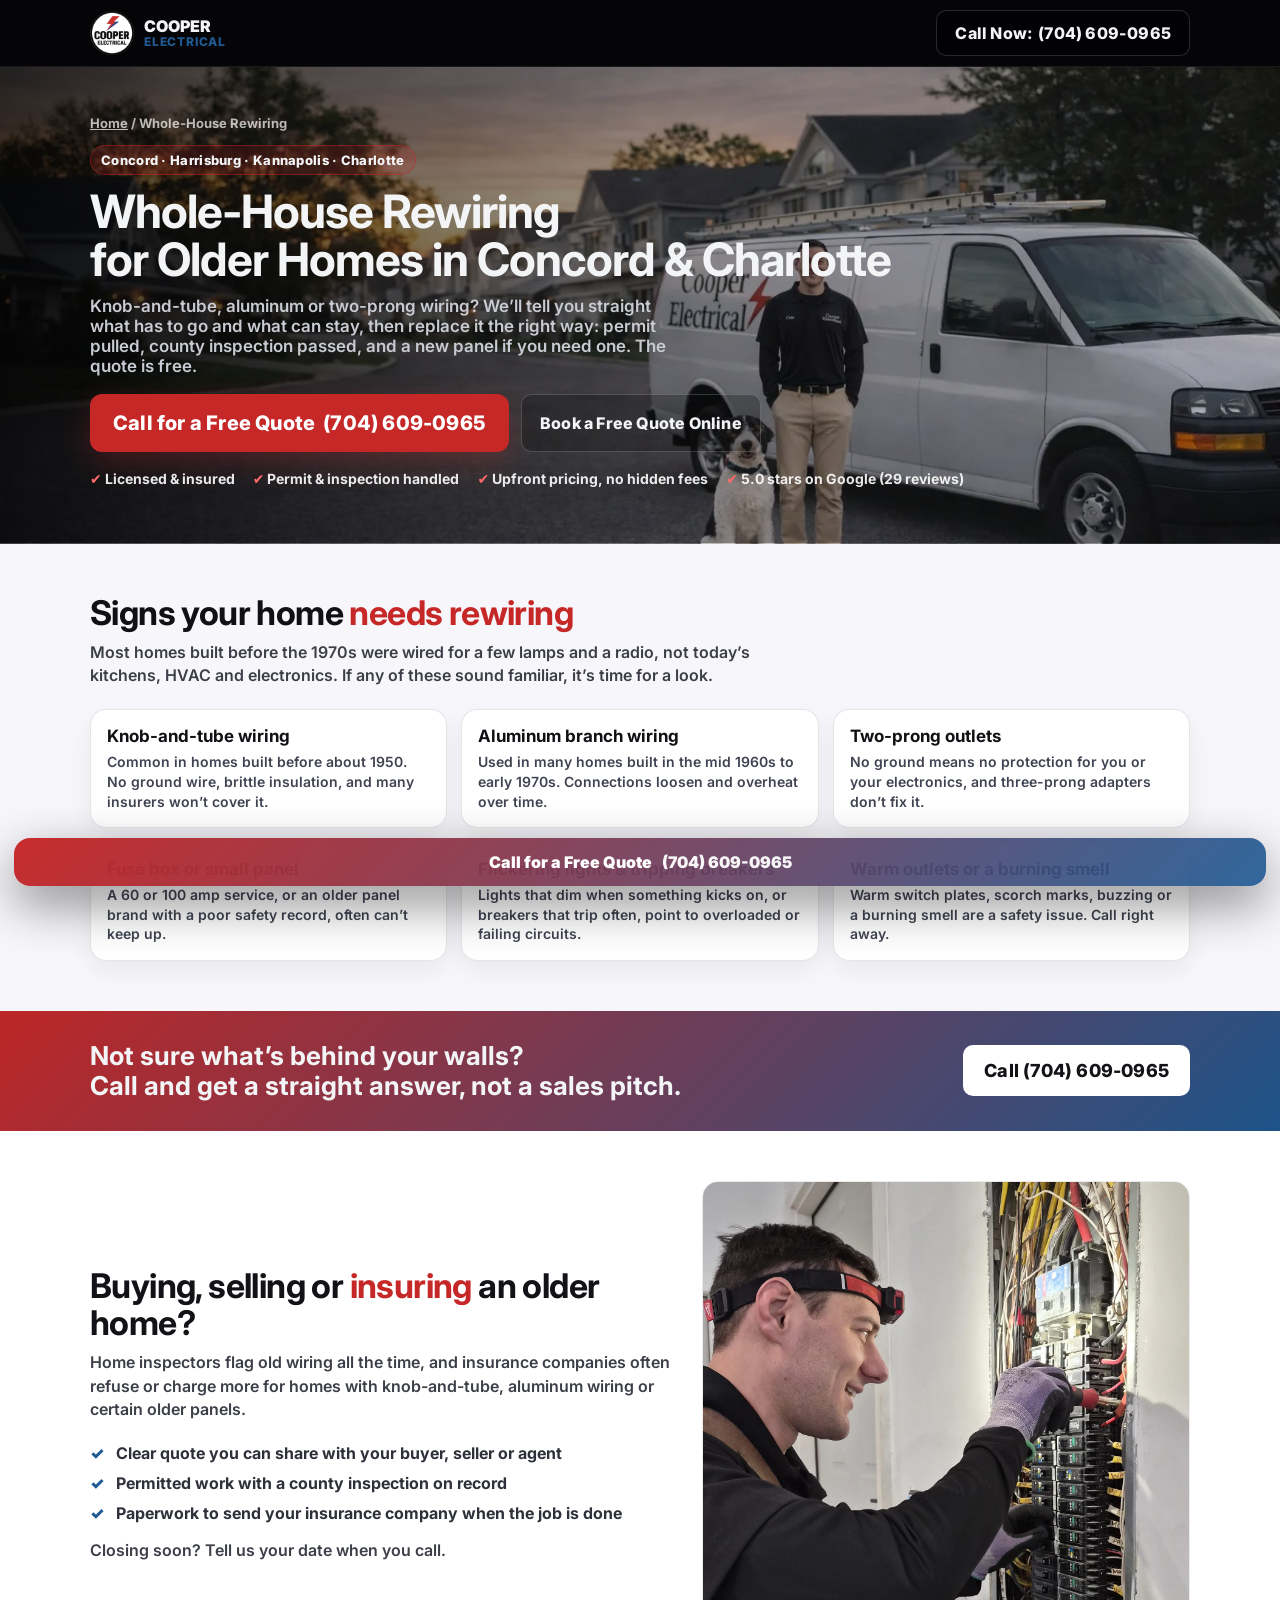
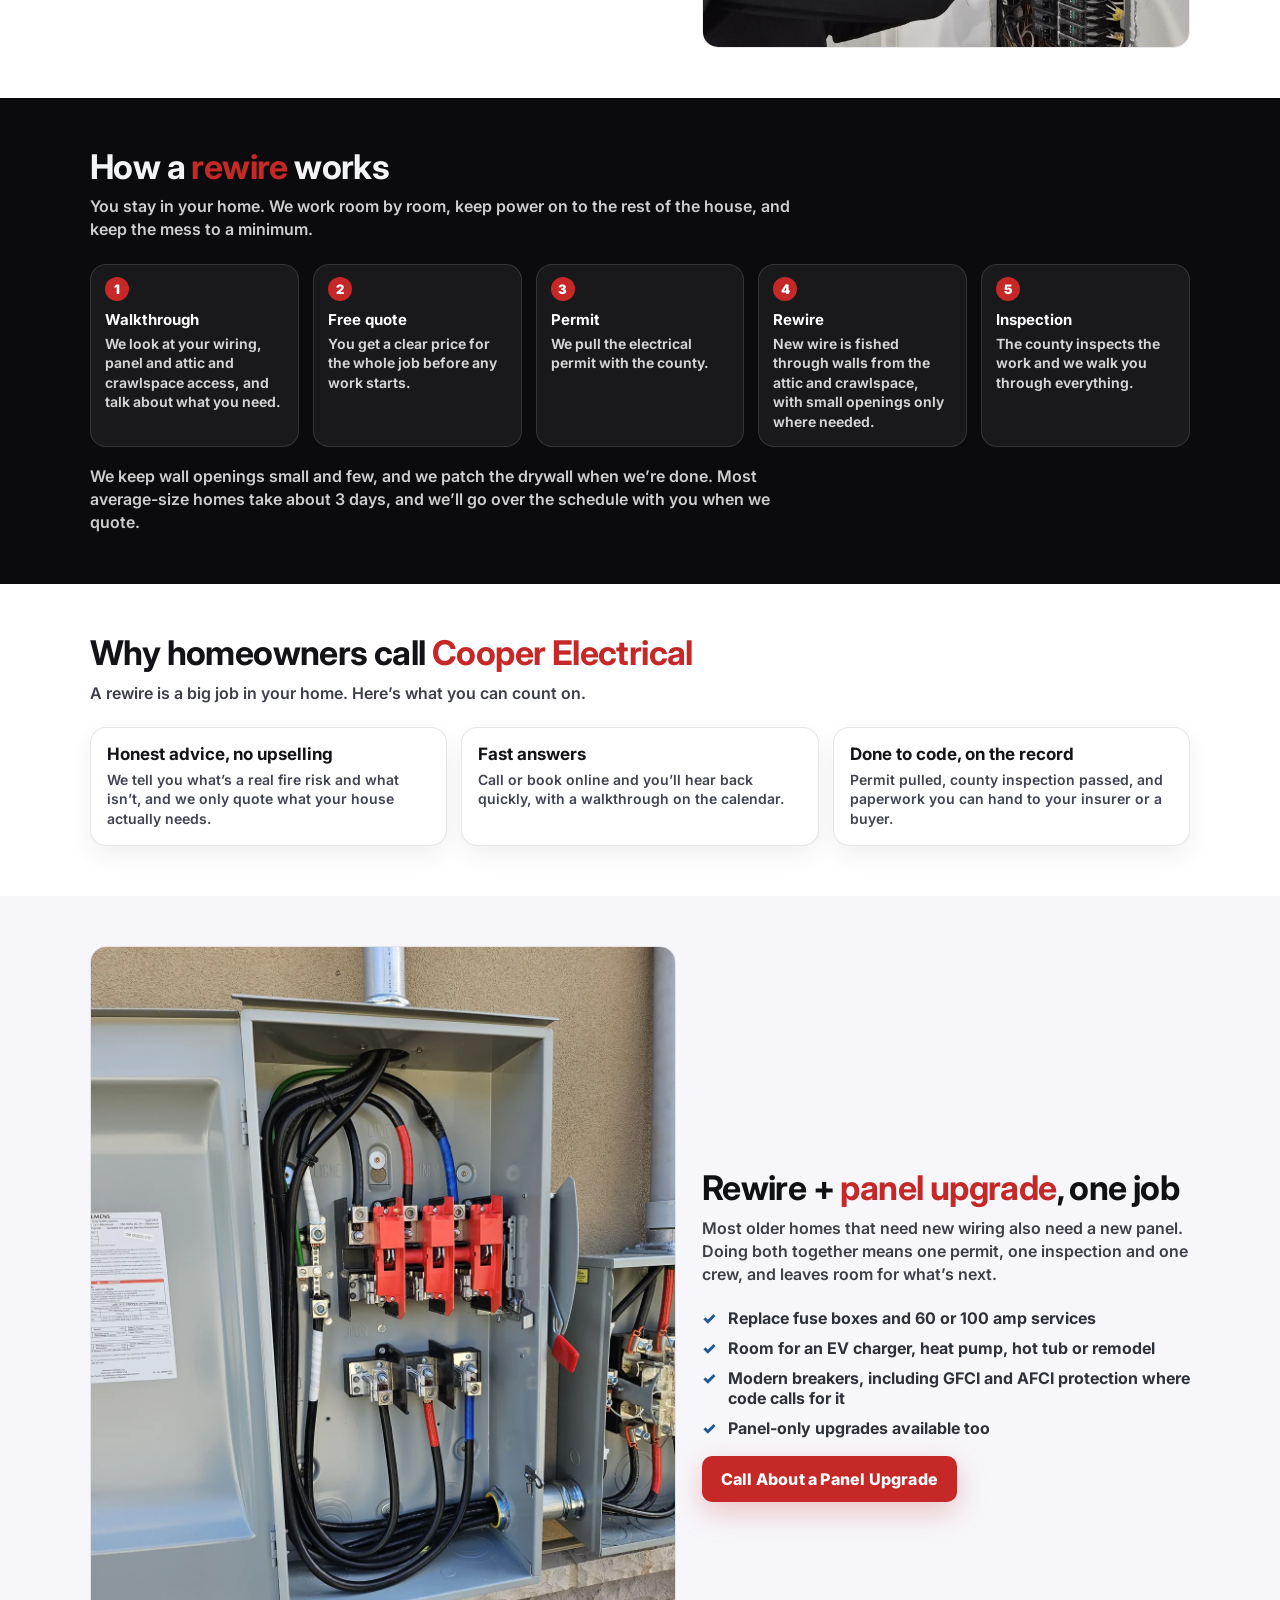
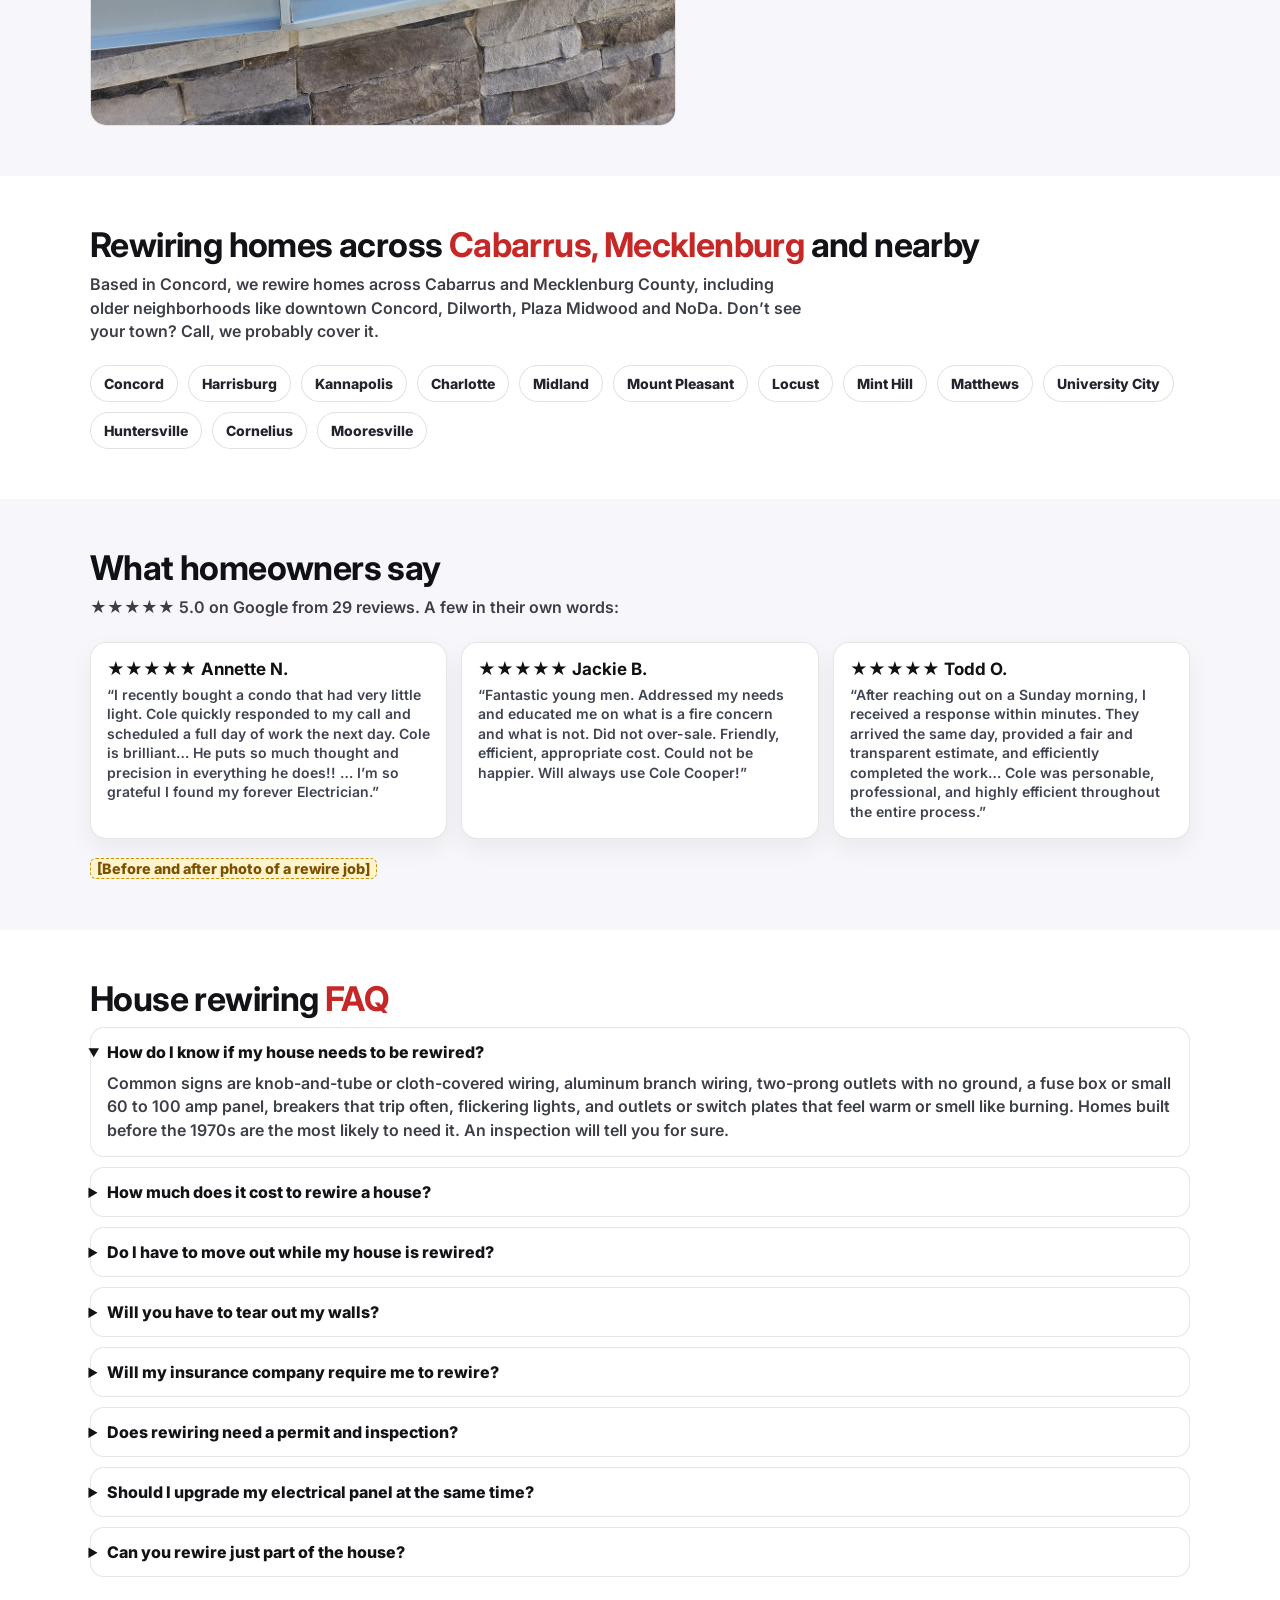
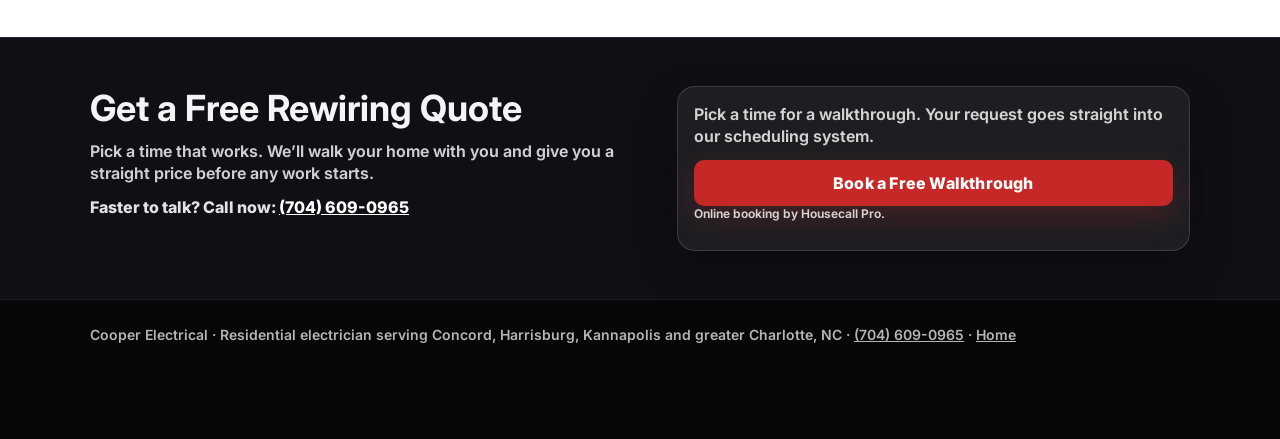
==== commit d9f233fc: "Rewire page: we patch the drywall, 3-day timeline confirmed Cole confirmed drywall patching is inclu" ====
--- a/house-rewiring/index.html
+++ b/house-rewiring/index.html
@@ -320,8 +320,7 @@
         <li><strong>Rewire</strong>New wire is fished through walls from the attic and crawlspace, with small openings only where needed.</li>
         <li><strong>Inspection</strong>The county inspects the work and we walk you through everything.</li>
       </ol>
-      <!-- PLACEHOLDER: confirm whether drywall patching is included, and a typical timeline -->
-      <p class="rw-lead" style="margin:18px 0 0">We keep wall openings small and few, and <span class="ph">[we patch them / leave them clean and ready for your drywall pro]</span>. Most average-size homes take about 3 days, and we’ll go over the schedule with you when we quote.</p>
+      <p class="rw-lead" style="margin:18px 0 0">We keep wall openings small and few, and we patch the drywall when we’re done. Most average-size homes take about 3 days, and we’ll go over the schedule with you when we quote.</p>
     </div>
   </section>
 
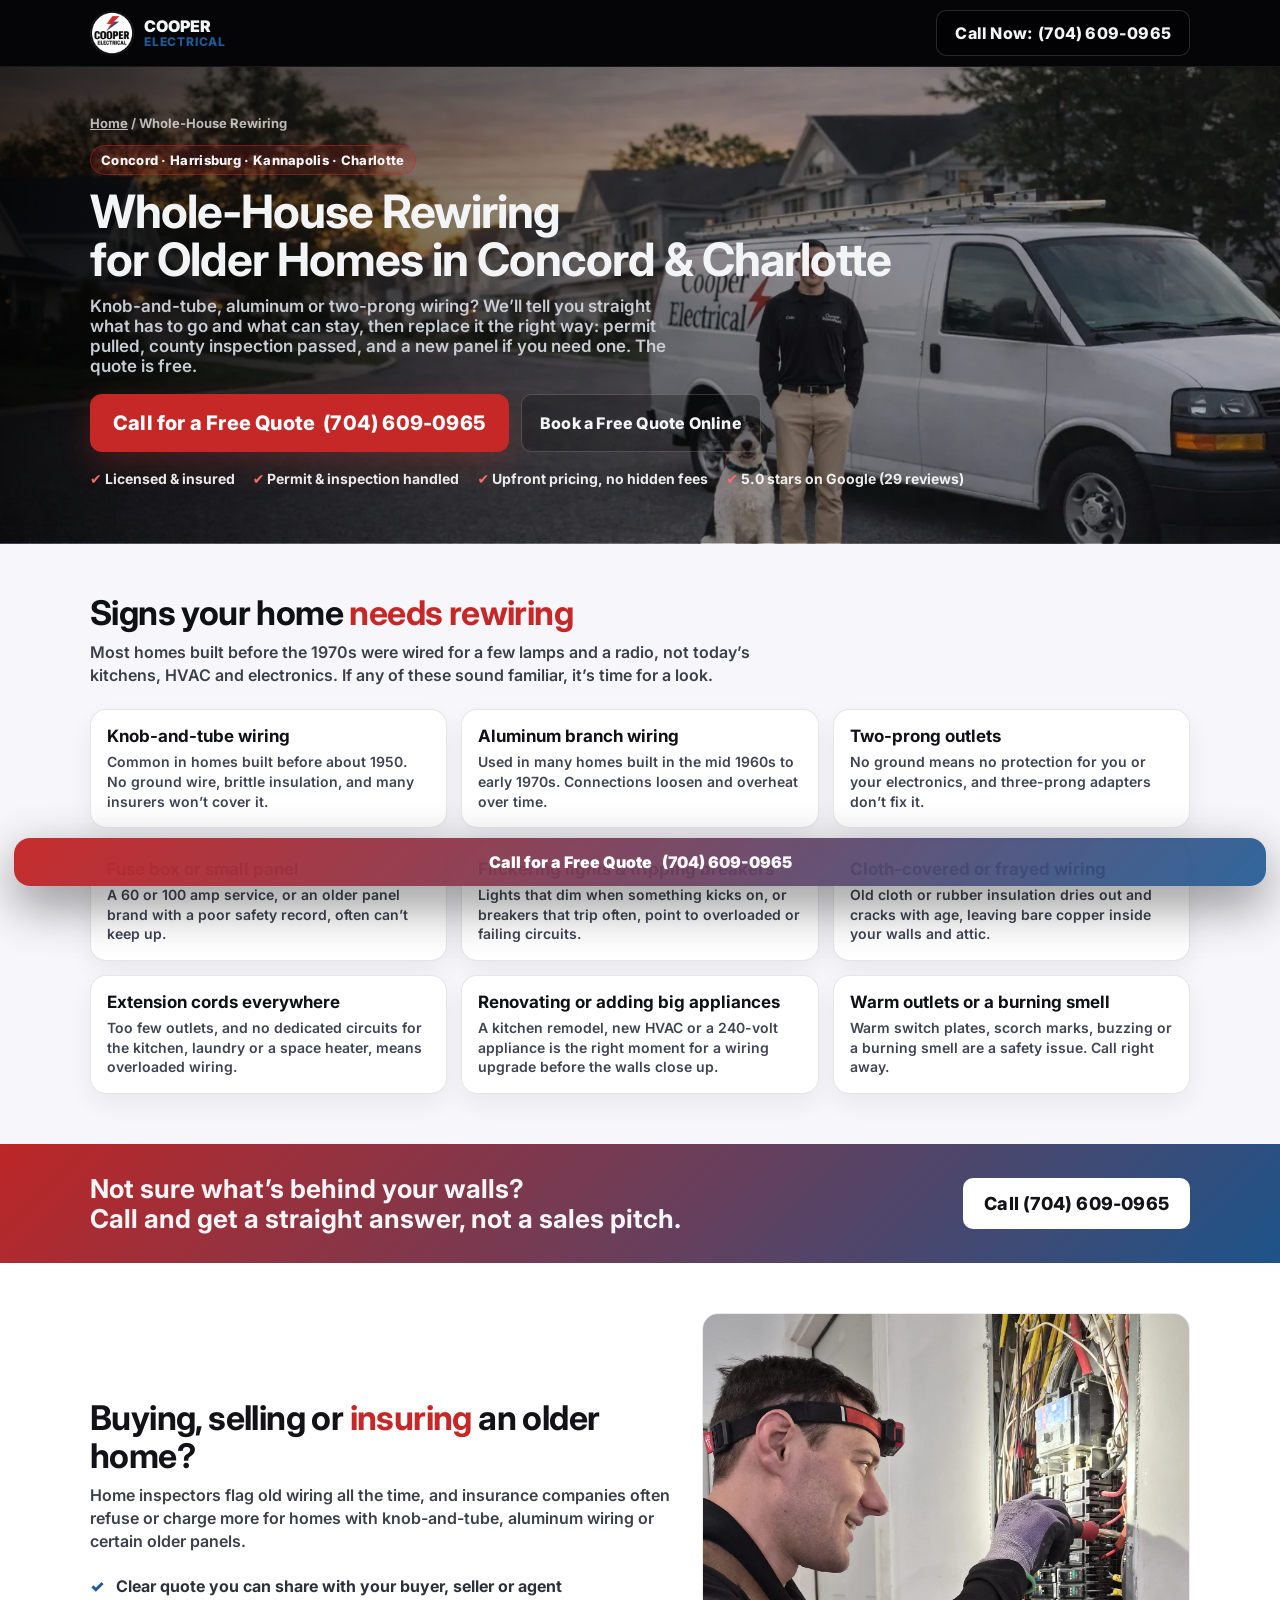
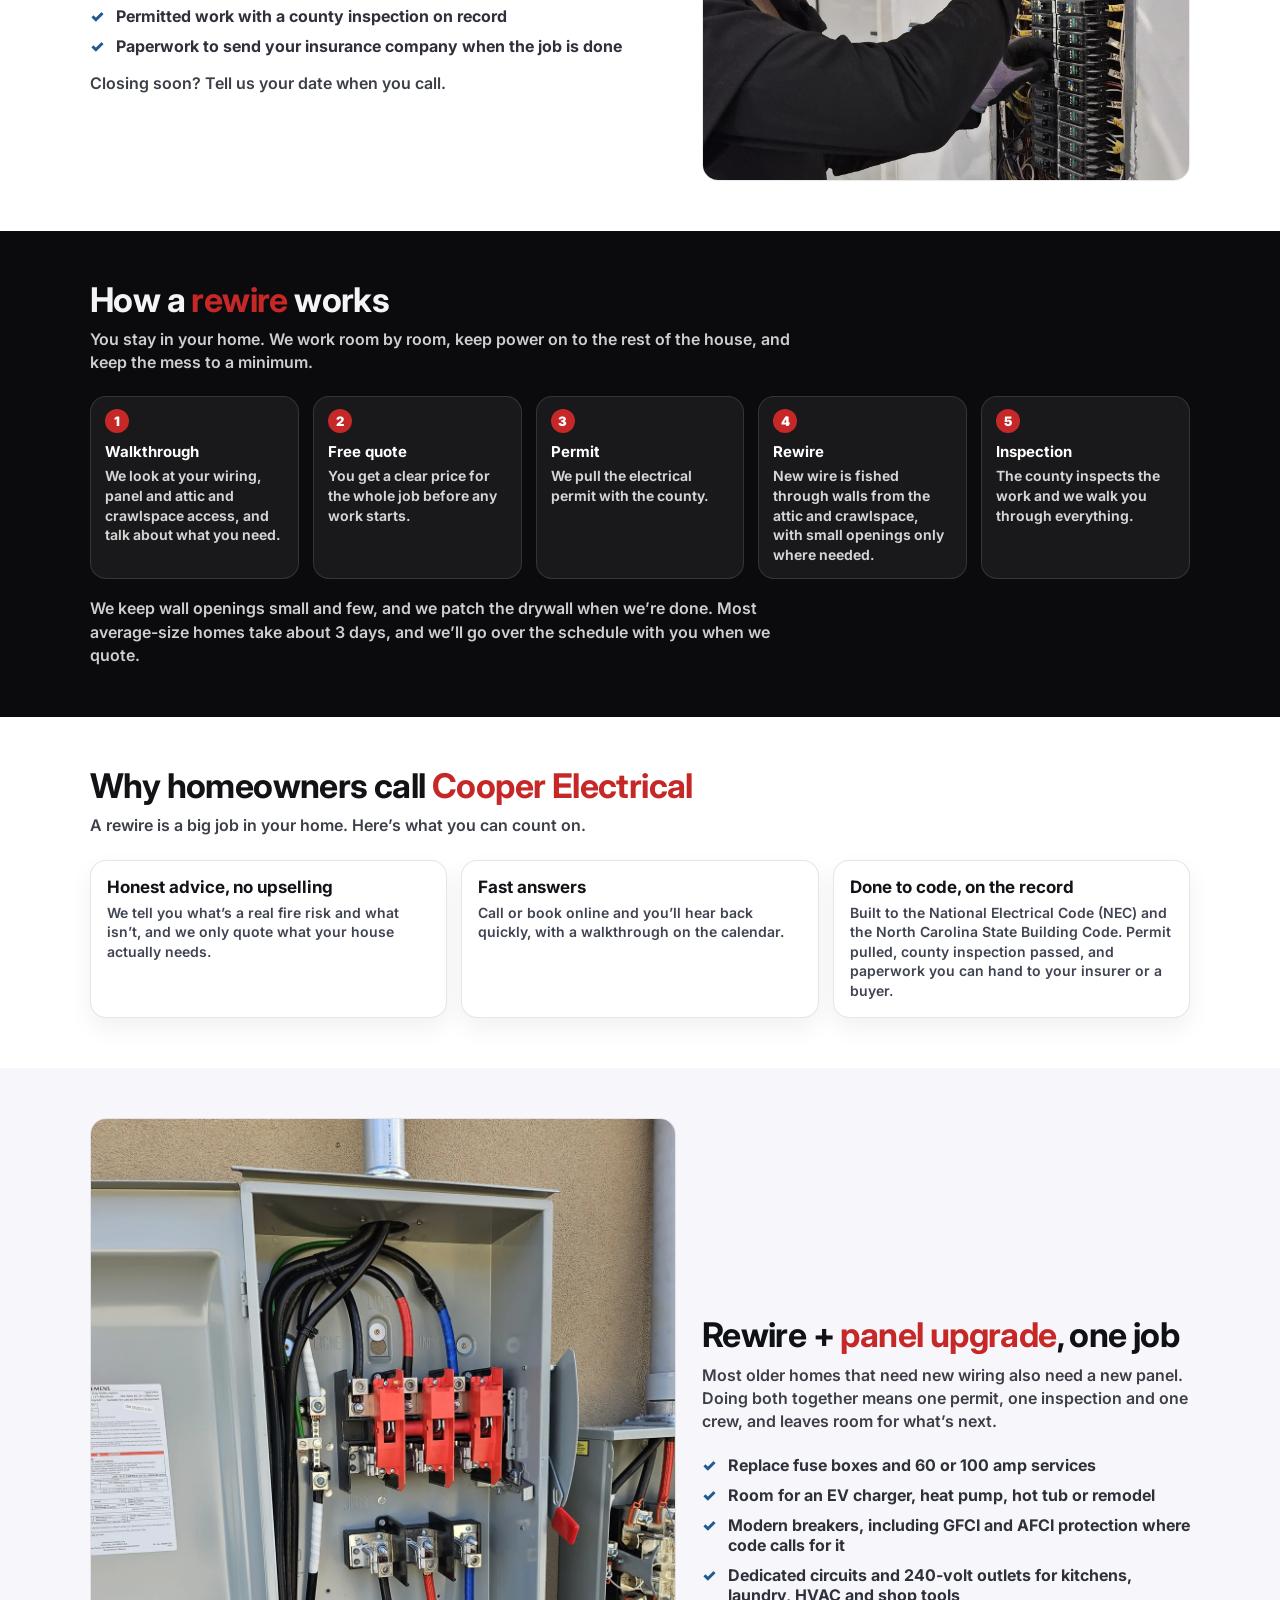
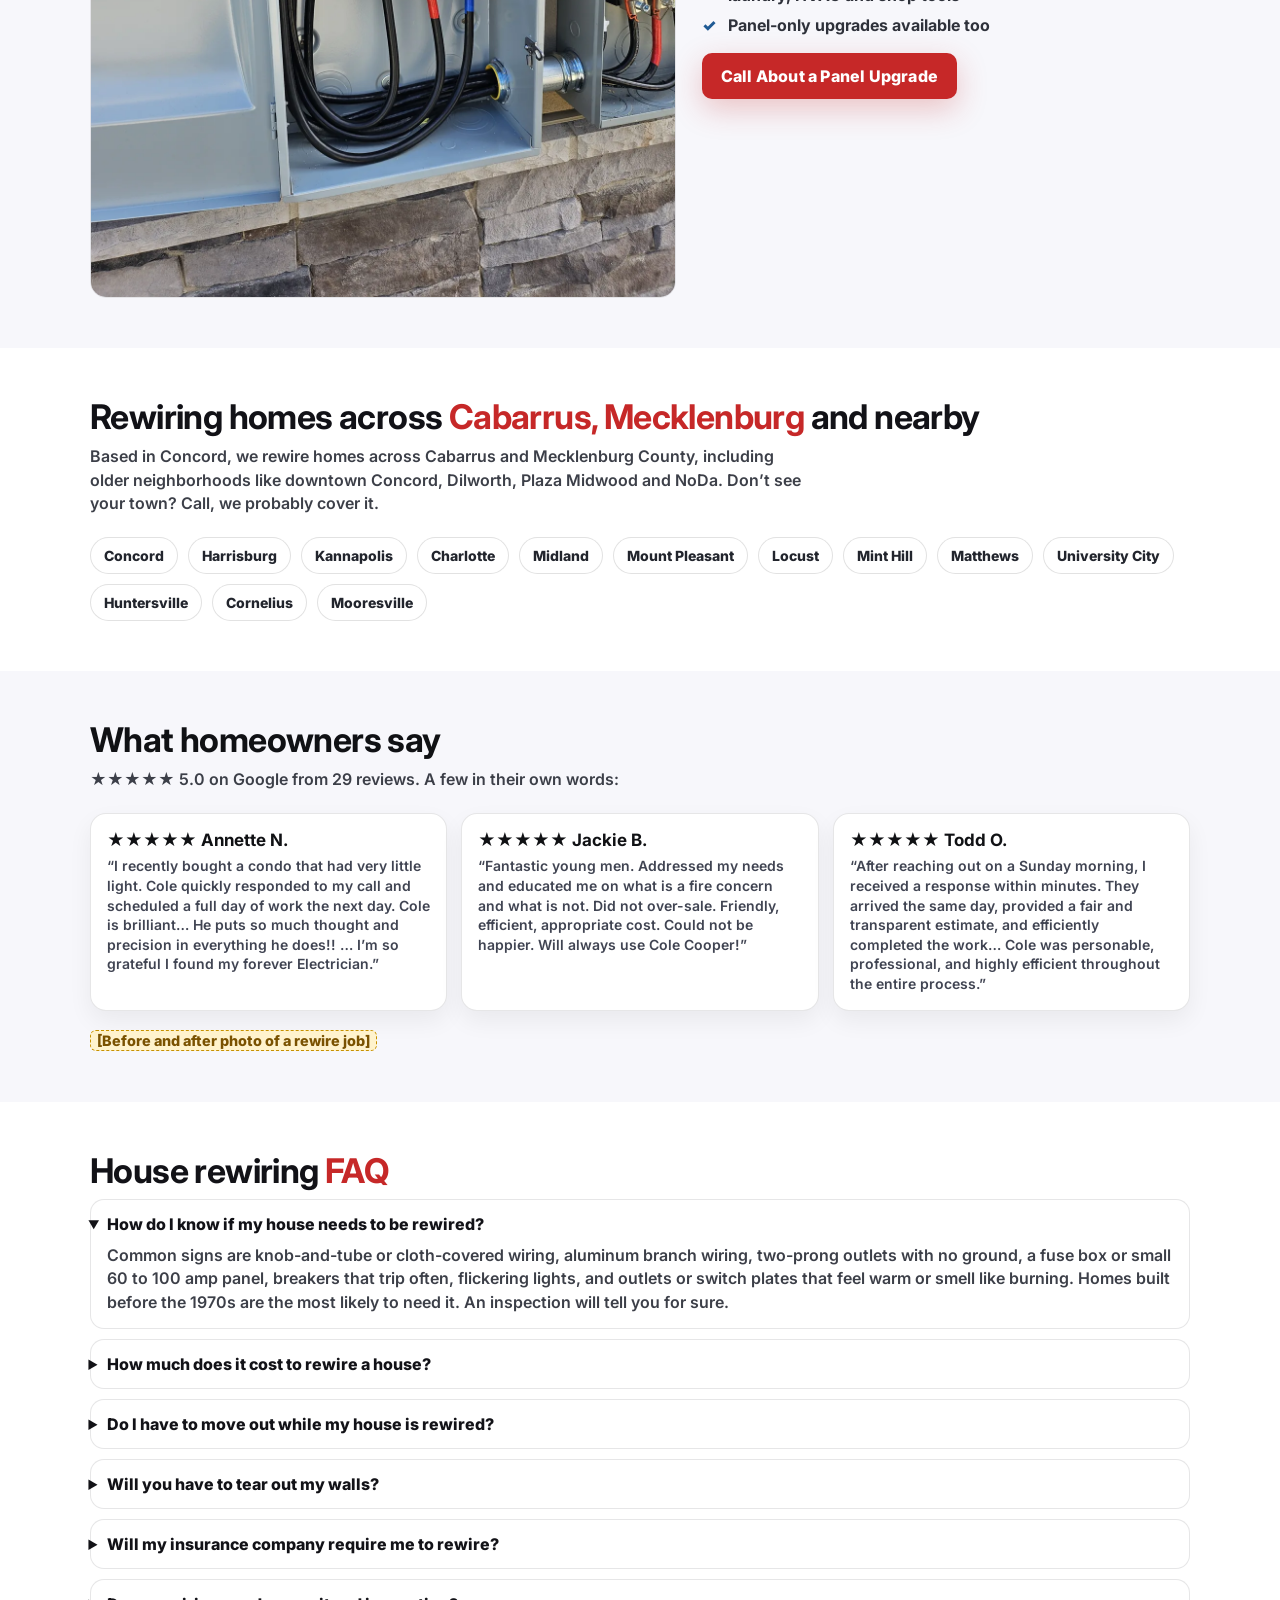
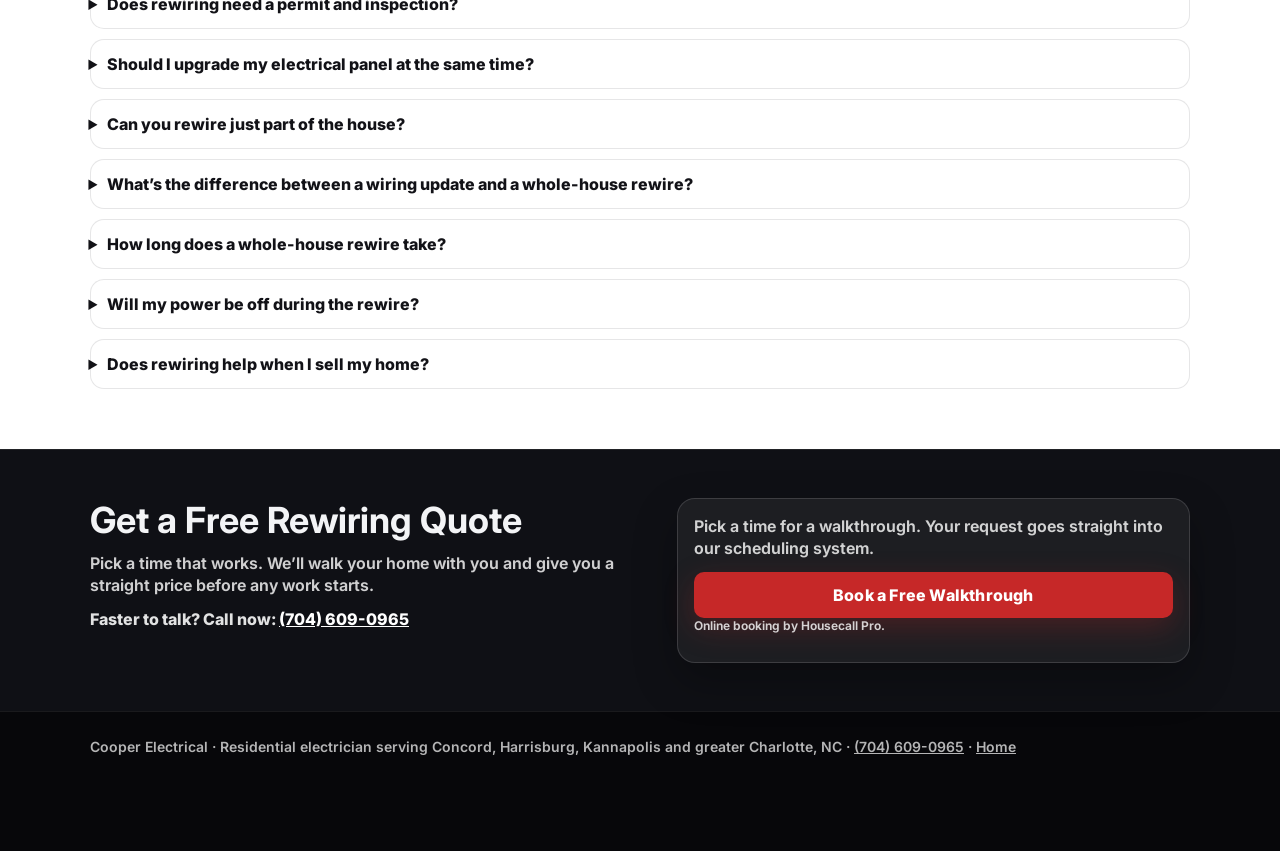
==== commit 6316db6b: "Rewire page: work in competitor search terms Terms from the Mr. Electric (Concord) and Mister Sparky" ====
--- a/house-rewiring/index.html
+++ b/house-rewiring/index.html
@@ -3,8 +3,8 @@
 <head>
   <meta charset="utf-8" />
   <meta name="viewport" content="width=device-width,initial-scale=1" />
-  <title>Whole-House Rewiring in Concord, Charlotte &amp; Harrisburg NC | Cooper Electrical</title>
-  <meta name="description" content="Whole-house rewiring for older homes in Concord, Harrisburg, Kannapolis and greater Charlotte. Replace knob-and-tube, aluminum and ungrounded wiring, add a new panel. Rated 5.0 on Google. Free quote: (704) 609-0965." />
+  <title>Whole-House Rewiring &amp; Wiring Updates in Concord, Charlotte &amp; Harrisburg NC | Cooper Electrical</title>
+  <meta name="description" content="Whole-house rewiring and electrical wiring updates for older homes in Concord, Harrisburg, Kannapolis and greater Charlotte. Replace knob-and-tube, aluminum and ungrounded wiring, add a new panel. Rated 5.0 on Google. Free quote: (704) 609-0965." />
   <link rel="canonical" href="https://cooper-electrical-nc.com/house-rewiring/" />
 
   <meta property="og:type" content="website" />
@@ -38,6 +38,19 @@
     gtag("config", "AW-17992897776/h35oCJ_-kaccEPCp14ND", {
       "phone_conversion_number": "(704) 609-0965"
     });
+
+    // Google Ads: "Book online" conversion, fired when a Housecall Pro button is clicked.
+    // Paste the conversion label from Google Ads (Goals > Conversions > the booking
+    // action > Tag setup), e.g. "AbCdEfGhIjKlMnOp". Empty = nothing is sent.
+    var ADS_BOOKING_LABEL = "";
+    function adsBookingConversion() {
+      if (ADS_BOOKING_LABEL && typeof gtag === "function") {
+        gtag("event", "conversion", {
+          send_to: "AW-17992897776/" + ADS_BOOKING_LABEL,
+          transport_type: "beacon"
+        });
+      }
+    }
   </script>
   <!-- Housecall Pro online booking -->
   <script async src="https://online-booking.housecallpro.com/script.js?token=3bcc7813550e48a2b8075abcfa8fb0d7&orgName=Cooper-Electrical"></script>
@@ -133,6 +146,26 @@
             "@type": "Question",
             "name": "Can you rewire just part of the house?",
             "acceptedAnswer": {"@type": "Answer", "text": "Yes. If only some circuits are old or damaged, a partial rewire of a kitchen, a bathroom or one floor can make sense. We will tell you honestly what needs replacing and what can stay."}
+          },
+          {
+            "@type": "Question",
+            "name": "What’s the difference between a wiring update and a whole-house rewire?",
+            "acceptedAnswer": {"@type": "Answer", "text": "A wiring update replaces the problem parts, such as a few old circuits, ungrounded two-prong outlets or a kitchen that needs dedicated circuits. A whole-house rewire replaces all of the old wiring, usually knob-and-tube or aluminum, from the panel to every outlet, switch and light. We will tell you which one your home actually needs."}
+          },
+          {
+            "@type": "Question",
+            "name": "How long does a whole-house rewire take?",
+            "acceptedAnswer": {"@type": "Answer", "text": "Most average-size homes take about 3 days. Wall openings are kept small and few, and we patch the drywall when we’re done. We go over the schedule with you when we quote."}
+          },
+          {
+            "@type": "Question",
+            "name": "Will my power be off during the rewire?",
+            "acceptedAnswer": {"@type": "Answer", "text": "Only in the part of the house we are working on. We switch circuits over room by room, so the rest of your home keeps power during the day."}
+          },
+          {
+            "@type": "Question",
+            "name": "Does rewiring help when I sell my home?",
+            "acceptedAnswer": {"@type": "Answer", "text": "Old wiring is one of the things home inspectors flag most often, and it can hold up a sale or an insurance policy. A permitted rewire with a passed county inspection gives buyers, agents and insurers a clear answer."}
           }
         ]
       }
@@ -278,6 +311,9 @@
         <div class="rw-card"><h3>Two-prong outlets</h3><p>No ground means no protection for you or your electronics, and three-prong adapters don’t fix it.</p></div>
         <div class="rw-card"><h3>Fuse box or small panel</h3><p>A 60 or 100 amp service, or an older panel brand with a poor safety record, often can’t keep up.</p></div>
         <div class="rw-card"><h3>Flickering lights &amp; tripping breakers</h3><p>Lights that dim when something kicks on, or breakers that trip often, point to overloaded or failing circuits.</p></div>
+        <div class="rw-card"><h3>Cloth-covered or frayed wiring</h3><p>Old cloth or rubber insulation dries out and cracks with age, leaving bare copper inside your walls and attic.</p></div>
+        <div class="rw-card"><h3>Extension cords everywhere</h3><p>Too few outlets, and no dedicated circuits for the kitchen, laundry or a space heater, means overloaded wiring.</p></div>
+        <div class="rw-card"><h3>Renovating or adding big appliances</h3><p>A kitchen remodel, new HVAC or a 240-volt appliance is the right moment for a wiring upgrade before the walls close up.</p></div>
         <div class="rw-card"><h3>Warm outlets or a burning smell</h3><p>Warm switch plates, scorch marks, buzzing or a burning smell are a safety issue. Call right away.</p></div>
       </div>
     </div>
@@ -331,7 +367,7 @@
       <div class="rw-grid">
         <div class="rw-card"><h3>Honest advice, no upselling</h3><p>We tell you what’s a real fire risk and what isn’t, and we only quote what your house actually needs.</p></div>
         <div class="rw-card"><h3>Fast answers</h3><p>Call or book online and you’ll hear back quickly, with a walkthrough on the calendar.</p></div>
-        <div class="rw-card"><h3>Done to code, on the record</h3><p>Permit pulled, county inspection passed, and paperwork you can hand to your insurer or a buyer.</p></div>
+        <div class="rw-card"><h3>Done to code, on the record</h3><p>Built to the National Electrical Code (NEC) and the North Carolina State Building Code. Permit pulled, county inspection passed, and paperwork you can hand to your insurer or a buyer.</p></div>
       </div>
     </div>
   </section>
@@ -349,6 +385,7 @@
           <li>Replace fuse boxes and 60 or 100 amp services</li>
           <li>Room for an EV charger, heat pump, hot tub or remodel</li>
           <li>Modern breakers, including GFCI and AFCI protection where code calls for it</li>
+            <li>Dedicated circuits and 240-volt outlets for kitchens, laundry, HVAC and shop tools</li>
           <li>Panel-only upgrades available too</li>
         </ul>
         <div style="margin-top:18px"><a class="btn btn--primary" href="tel:7046090965" data-call="panel">Call About a Panel Upgrade</a></div>
@@ -429,6 +466,22 @@
         <summary>Can you rewire just part of the house?</summary>
         <p>Yes. If only some circuits are old or damaged, a partial rewire of a kitchen, a bathroom or one floor can make sense. We will tell you honestly what needs replacing and what can stay.</p>
       </details>
+      <details>
+        <summary>What’s the difference between a wiring update and a whole-house rewire?</summary>
+        <p>A wiring update replaces the problem parts, such as a few old circuits, ungrounded two-prong outlets or a kitchen that needs dedicated circuits. A whole-house rewire replaces all of the old wiring, usually knob-and-tube or aluminum, from the panel to every outlet, switch and light. We will tell you which one your home actually needs.</p>
+      </details>
+      <details>
+        <summary>How long does a whole-house rewire take?</summary>
+        <p>Most average-size homes take about 3 days. Wall openings are kept small and few, and we patch the drywall when we’re done. We go over the schedule with you when we quote.</p>
+      </details>
+      <details>
+        <summary>Will my power be off during the rewire?</summary>
+        <p>Only in the part of the house we are working on. We switch circuits over room by room, so the rest of your home keeps power during the day.</p>
+      </details>
+      <details>
+        <summary>Does rewiring help when I sell my home?</summary>
+        <p>Old wiring is one of the things home inspectors flag most often, and it can hold up a sale or an insurance policy. A permitted rewire with a passed county inspection gives buyers, agents and insurers a clear answer.</p>
+      </details>
     </div>
   </section>
 
@@ -481,6 +534,7 @@
         if (typeof gtag === 'function') {
           gtag('event', 'booking_click', { page: 'house-rewiring' });
         }
+        adsBookingConversion();
         if (window.HCPWidget && typeof window.HCPWidget.openModal === 'function') {
           e.preventDefault();
           window.HCPWidget.openModal();
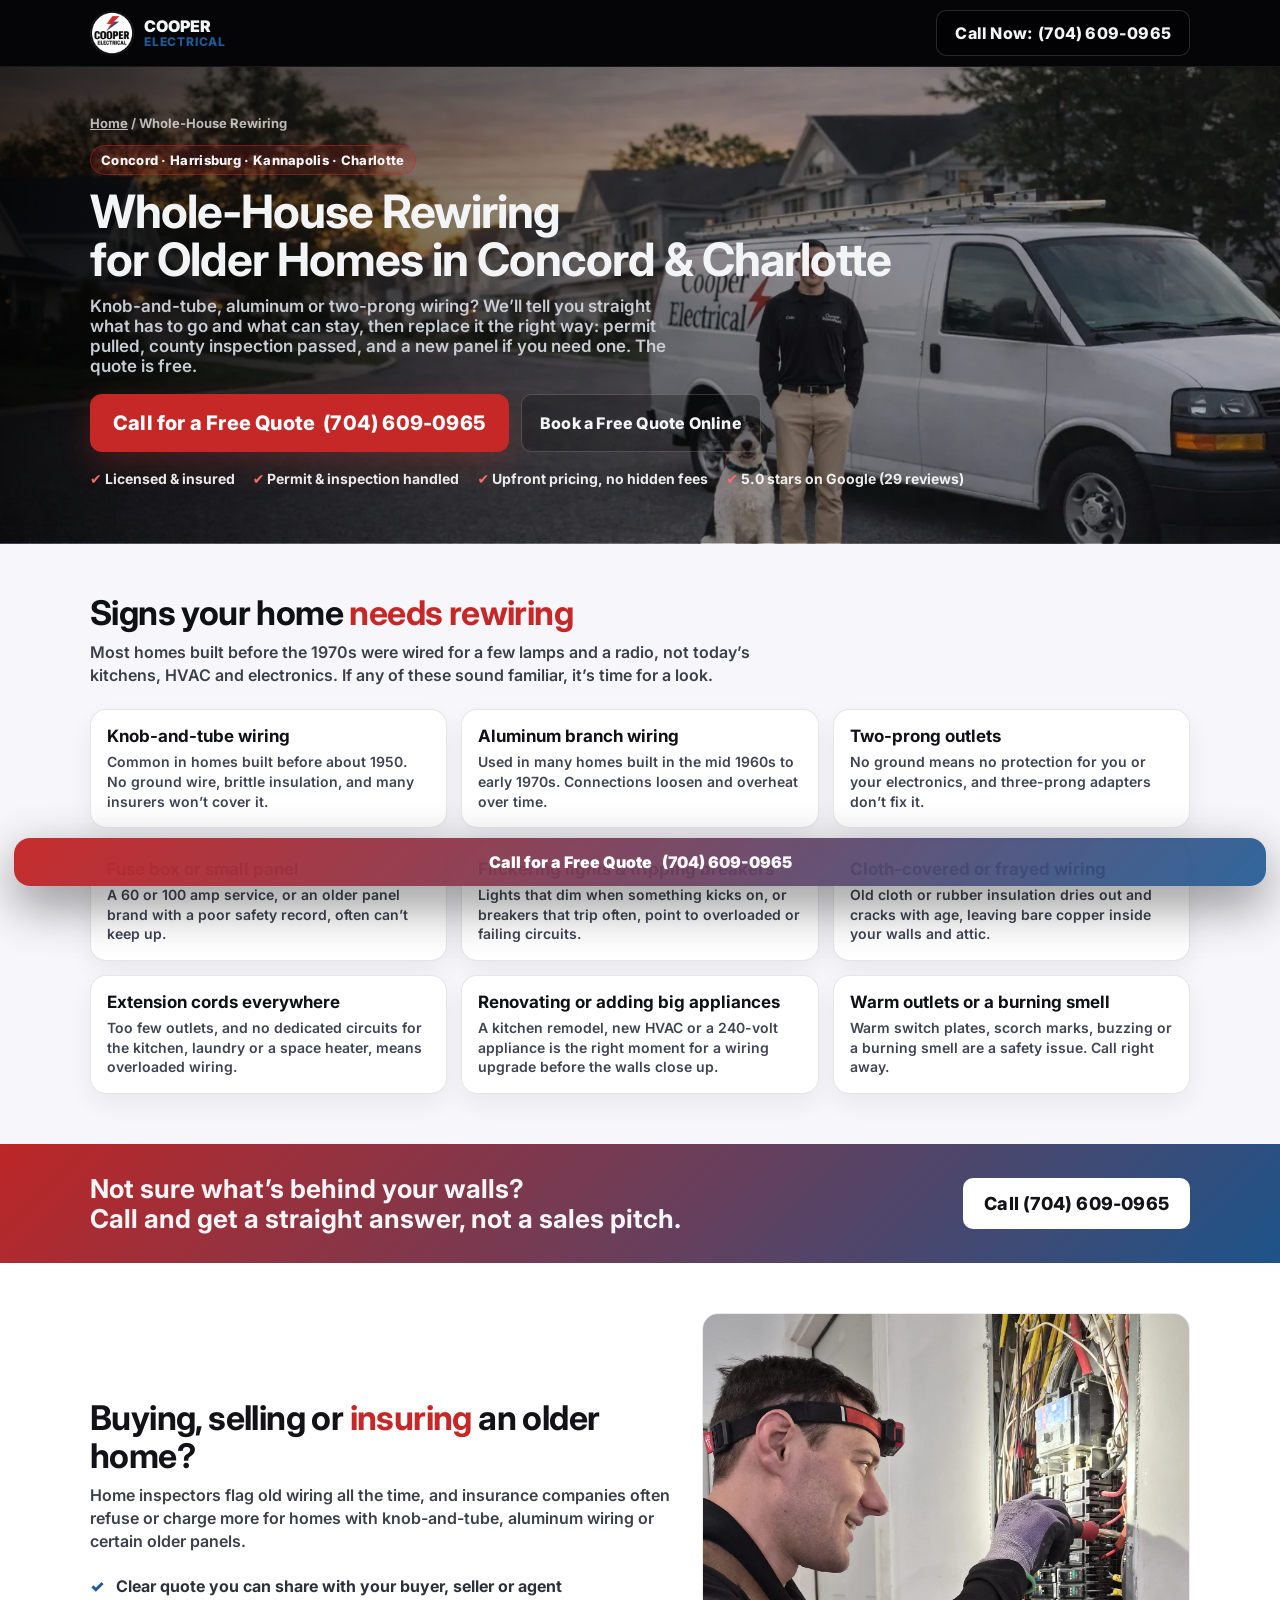
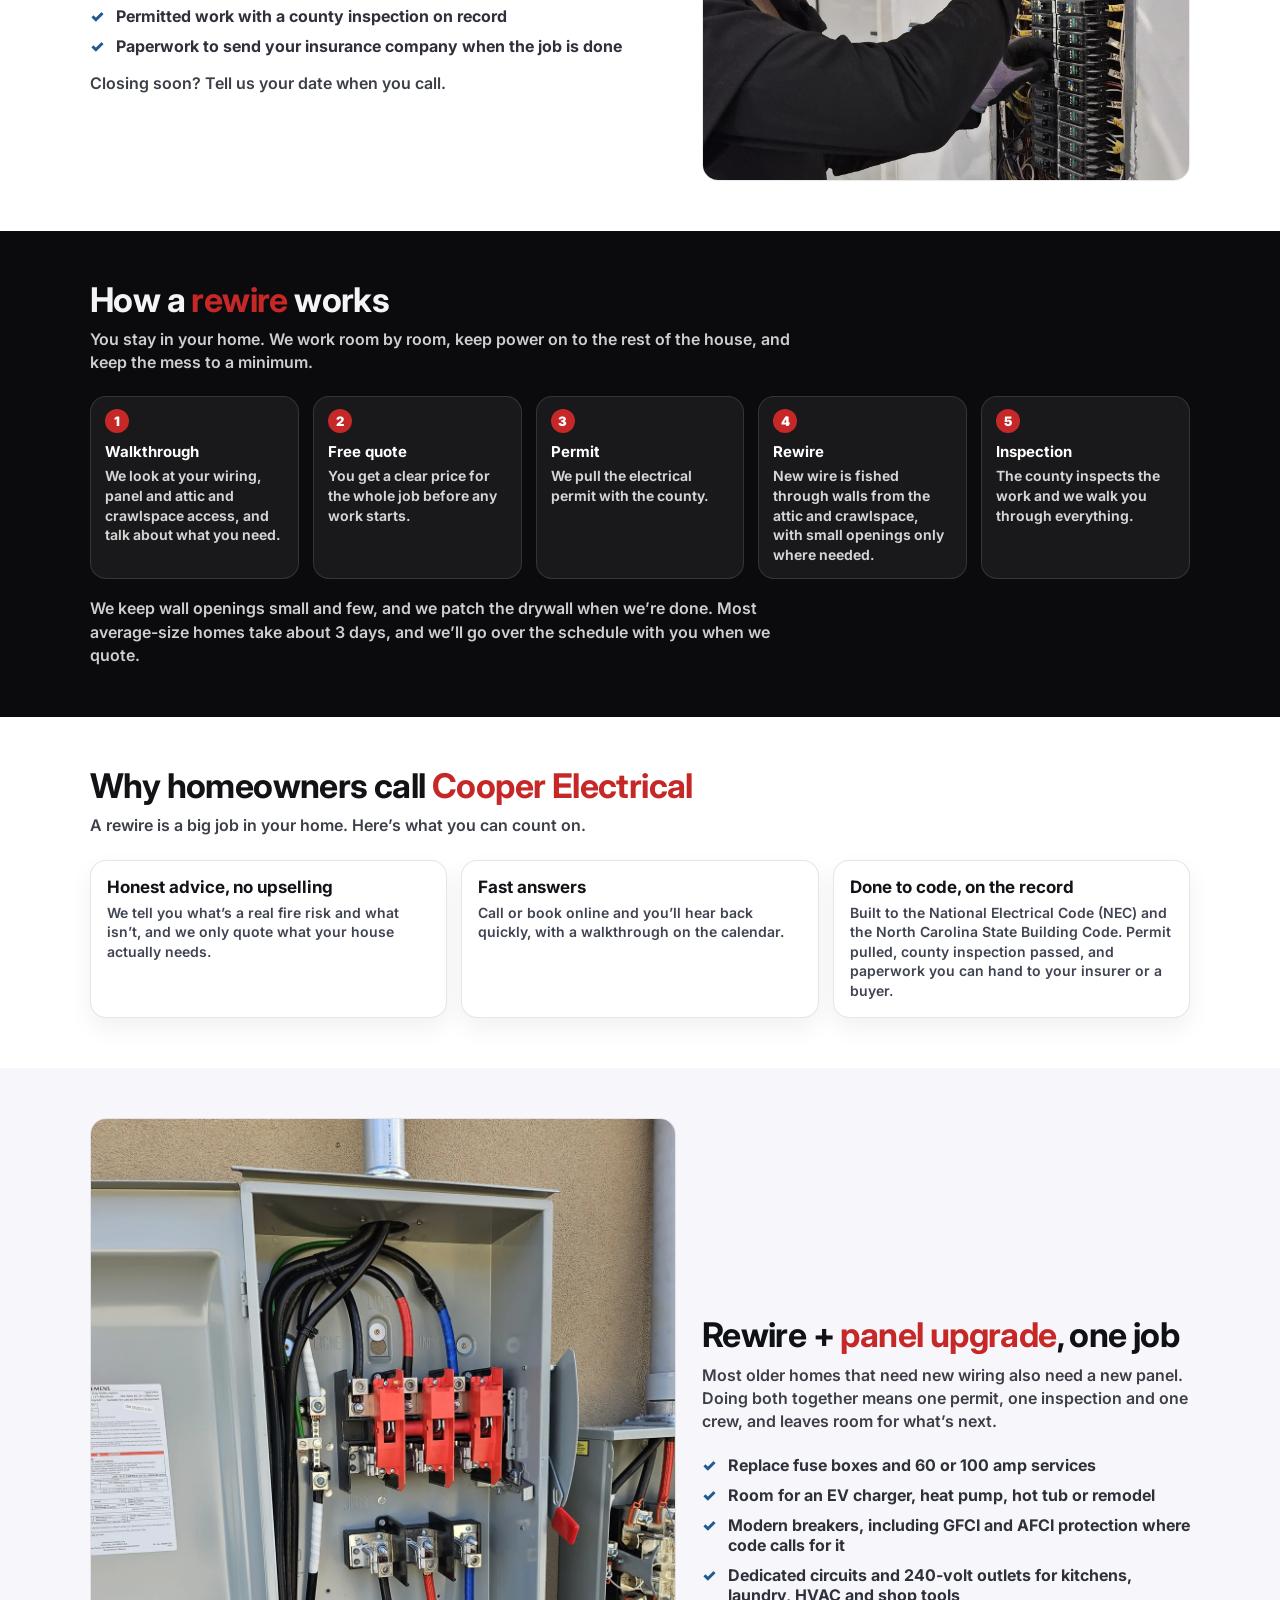
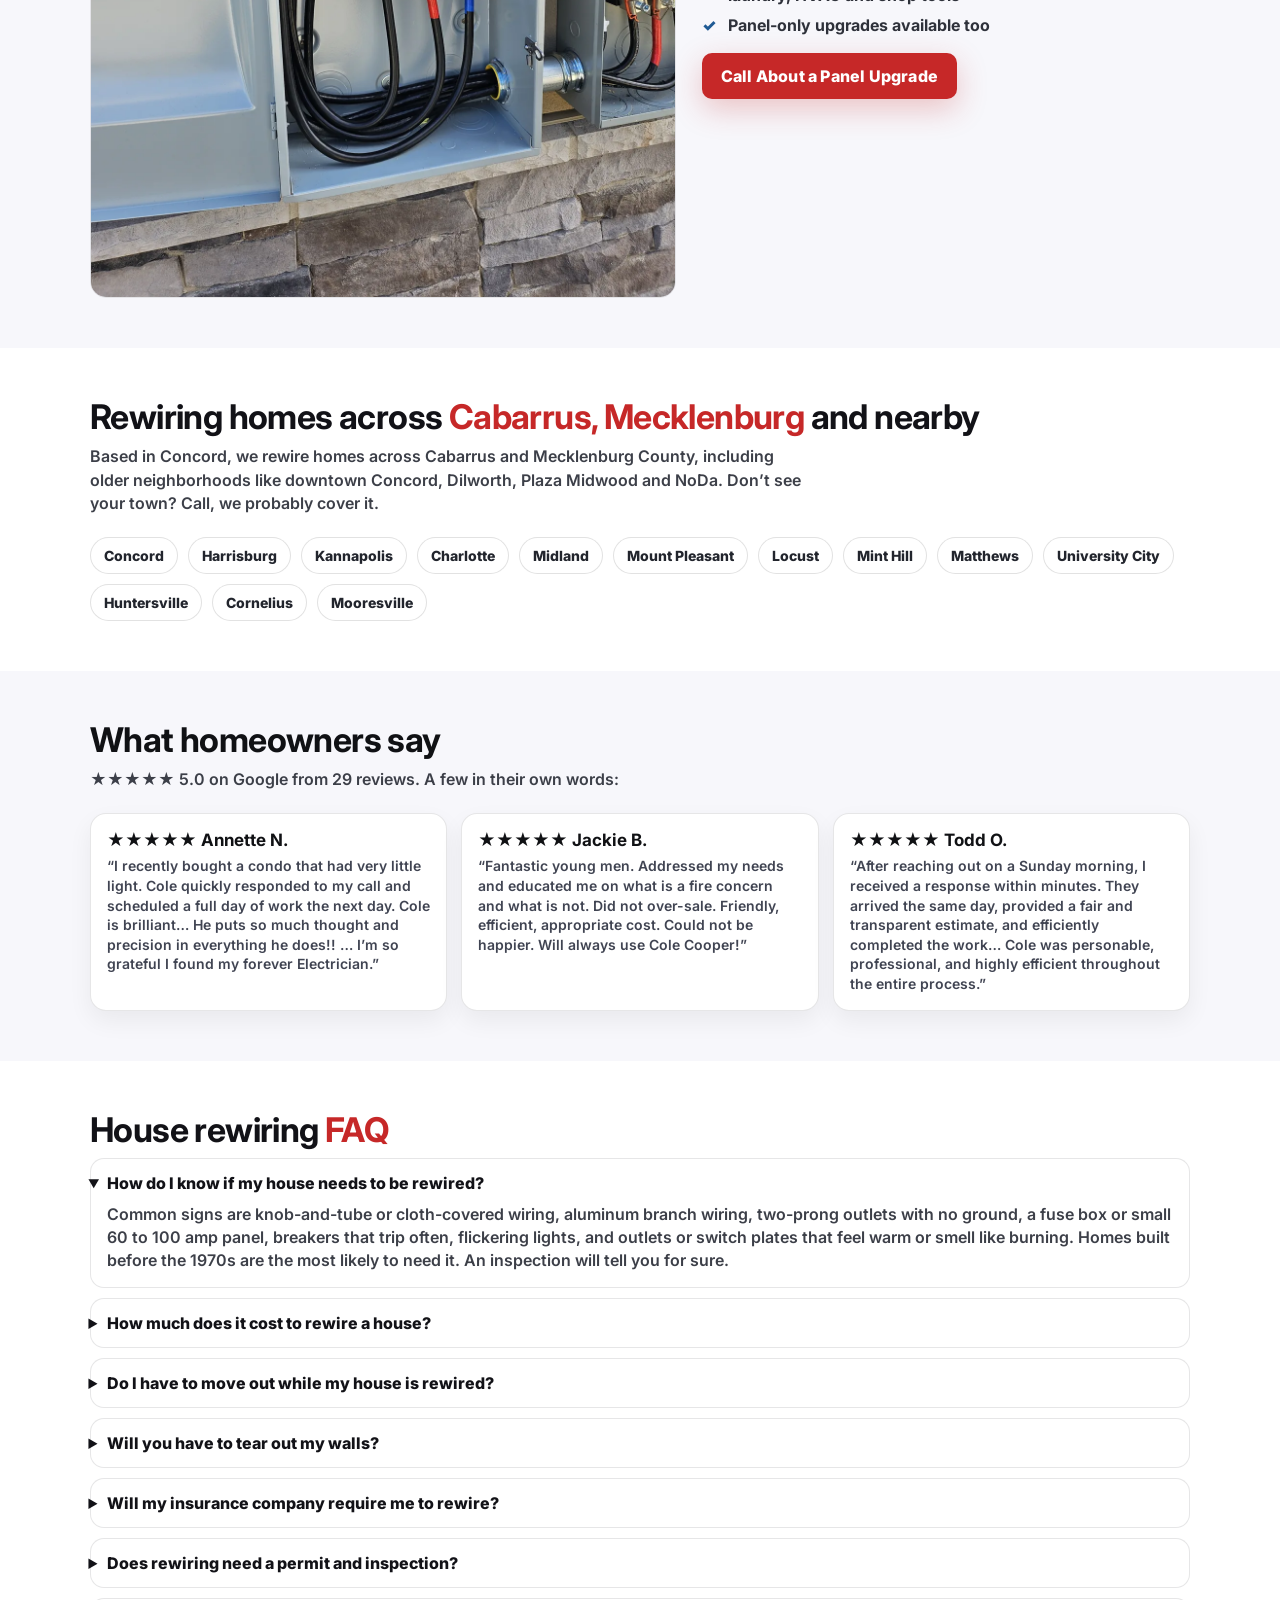
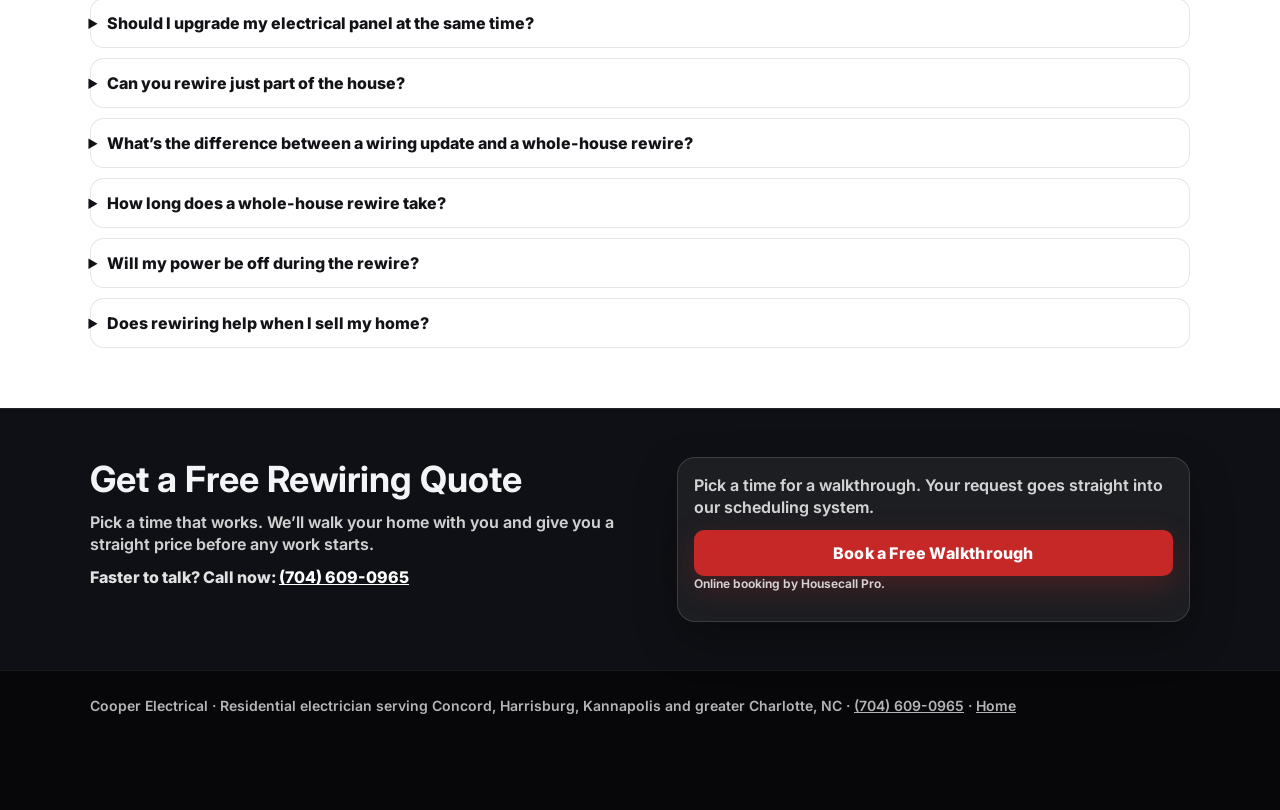
==== commit c0e8debd: "Rewire page: remove placeholders, ready to push Co-Authored-By: Claude Opus 5.5 <noreply@anthropic.c" ====
--- a/house-rewiring/index.html
+++ b/house-rewiring/index.html
@@ -42,7 +42,7 @@
     // Google Ads: "Book online" conversion, fired when a Housecall Pro button is clicked.
     // Paste the conversion label from Google Ads (Goals > Conversions > the booking
     // action > Tag setup), e.g. "AbCdEfGhIjKlMnOp". Empty = nothing is sent.
-    var ADS_BOOKING_LABEL = "";
+    var ADS_BOOKING_LABEL = "sit7CImdl8UcEPCp14ND";
     function adsBookingConversion() {
       if (ADS_BOOKING_LABEL && typeof gtag === "function") {
         gtag("event", "conversion", {
@@ -397,7 +397,6 @@
     <div class="container">
       <h2>Rewiring homes across <span class="accent">Cabarrus, Mecklenburg</span> and nearby</h2>
       <p class="rw-lead">Based in Concord, we rewire homes across Cabarrus and Mecklenburg County, including older neighborhoods like downtown Concord, Dilworth, Plaza Midwood and NoDa. Don’t see your town? Call, we probably cover it.</p>
-      <!-- PLACEHOLDER: Cole to confirm this town list -->
       <ul class="rw-towns">
         <li>Concord</li>
         <li>Harrisburg</li>
@@ -426,8 +425,6 @@
         <div class="rw-card"><h3>★★★★★ Jackie B.</h3><p>“Fantastic young men. Addressed my needs and educated me on what is a fire concern and what is not. Did not over-sale. Friendly, efficient, appropriate cost. Could not be happier. Will always use Cole Cooper!”</p></div>
         <div class="rw-card"><h3>★★★★★ Todd O.</h3><p>“After reaching out on a Sunday morning, I received a response within minutes. They arrived the same day, provided a fair and transparent estimate, and efficiently completed the work… Cole was personable, professional, and highly efficient throughout the entire process.”</p></div>
       </div>
-      <!-- PLACEHOLDER: add a before and after photo of a rewire job -->
-      <p class="rw-lead" style="margin:18px 0 0"><span class="ph">[Before and after photo of a rewire job]</span></p>
     </div>
   </section>
 
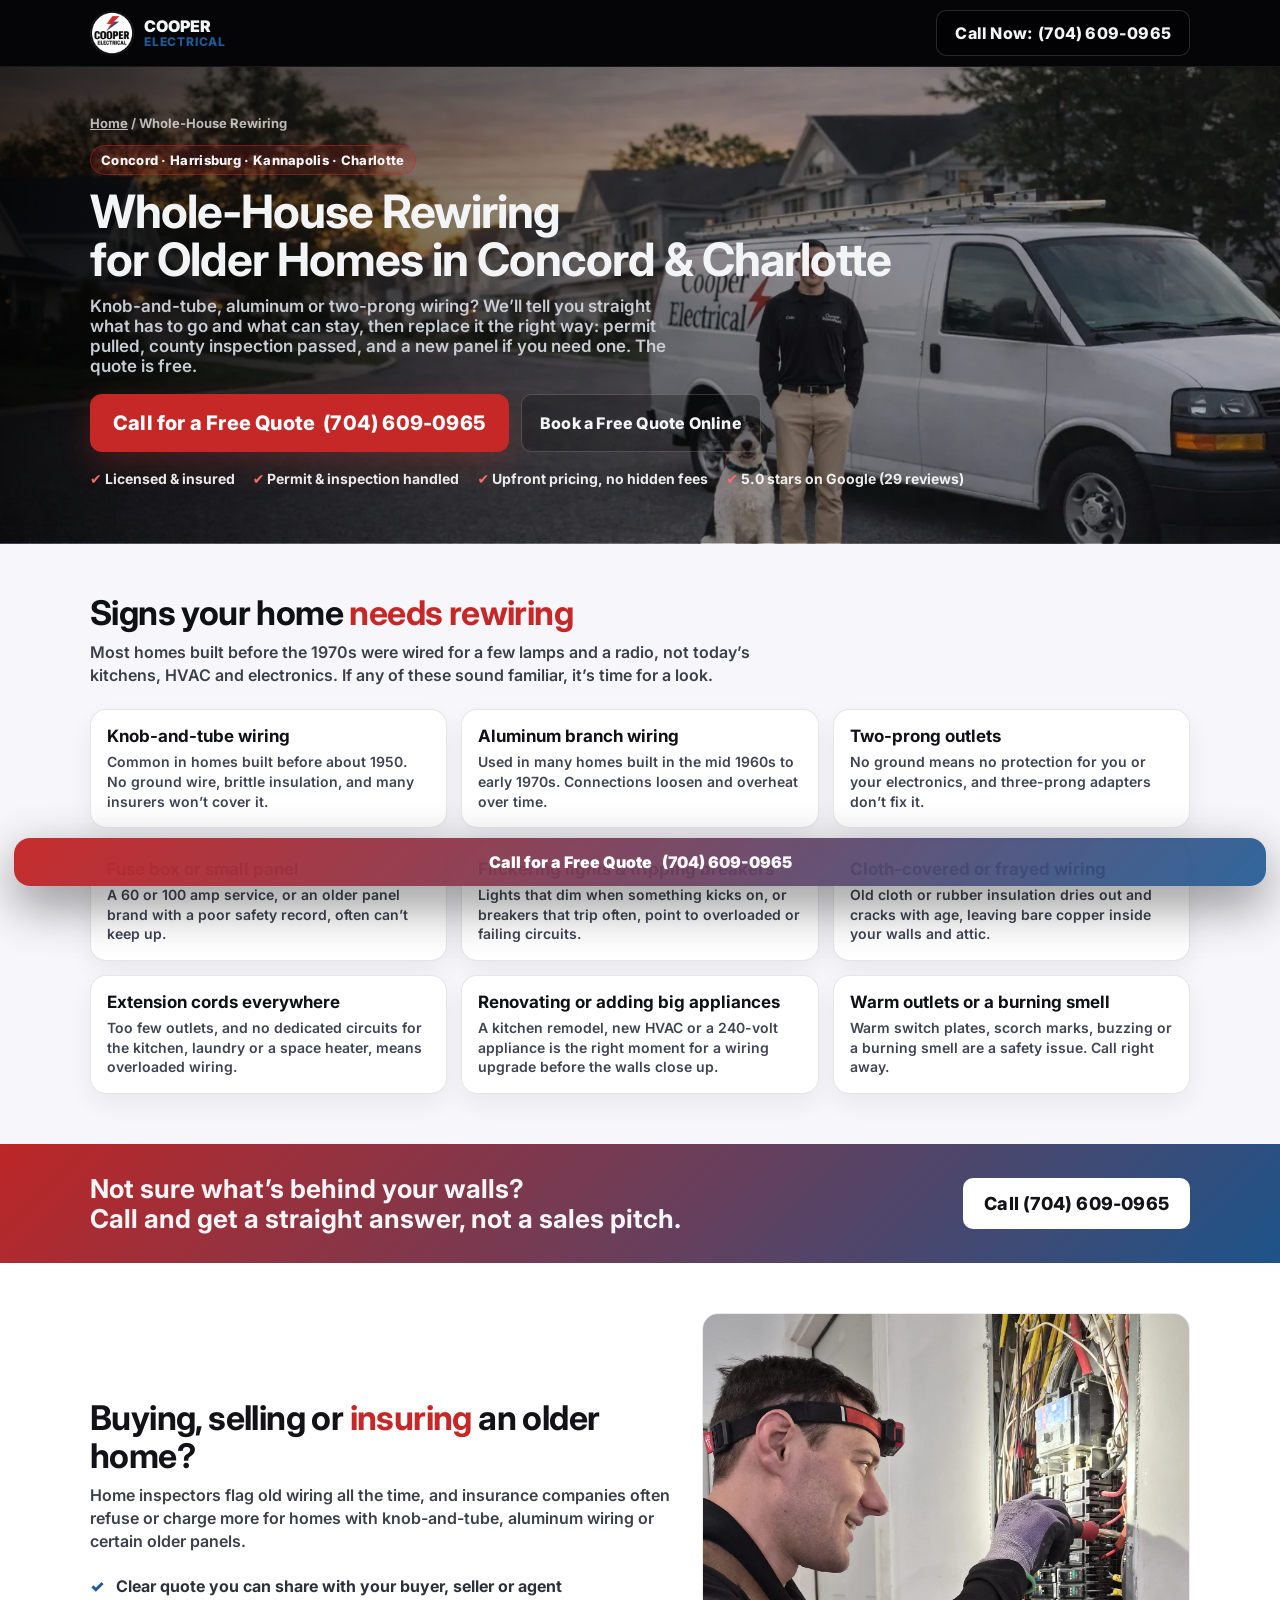
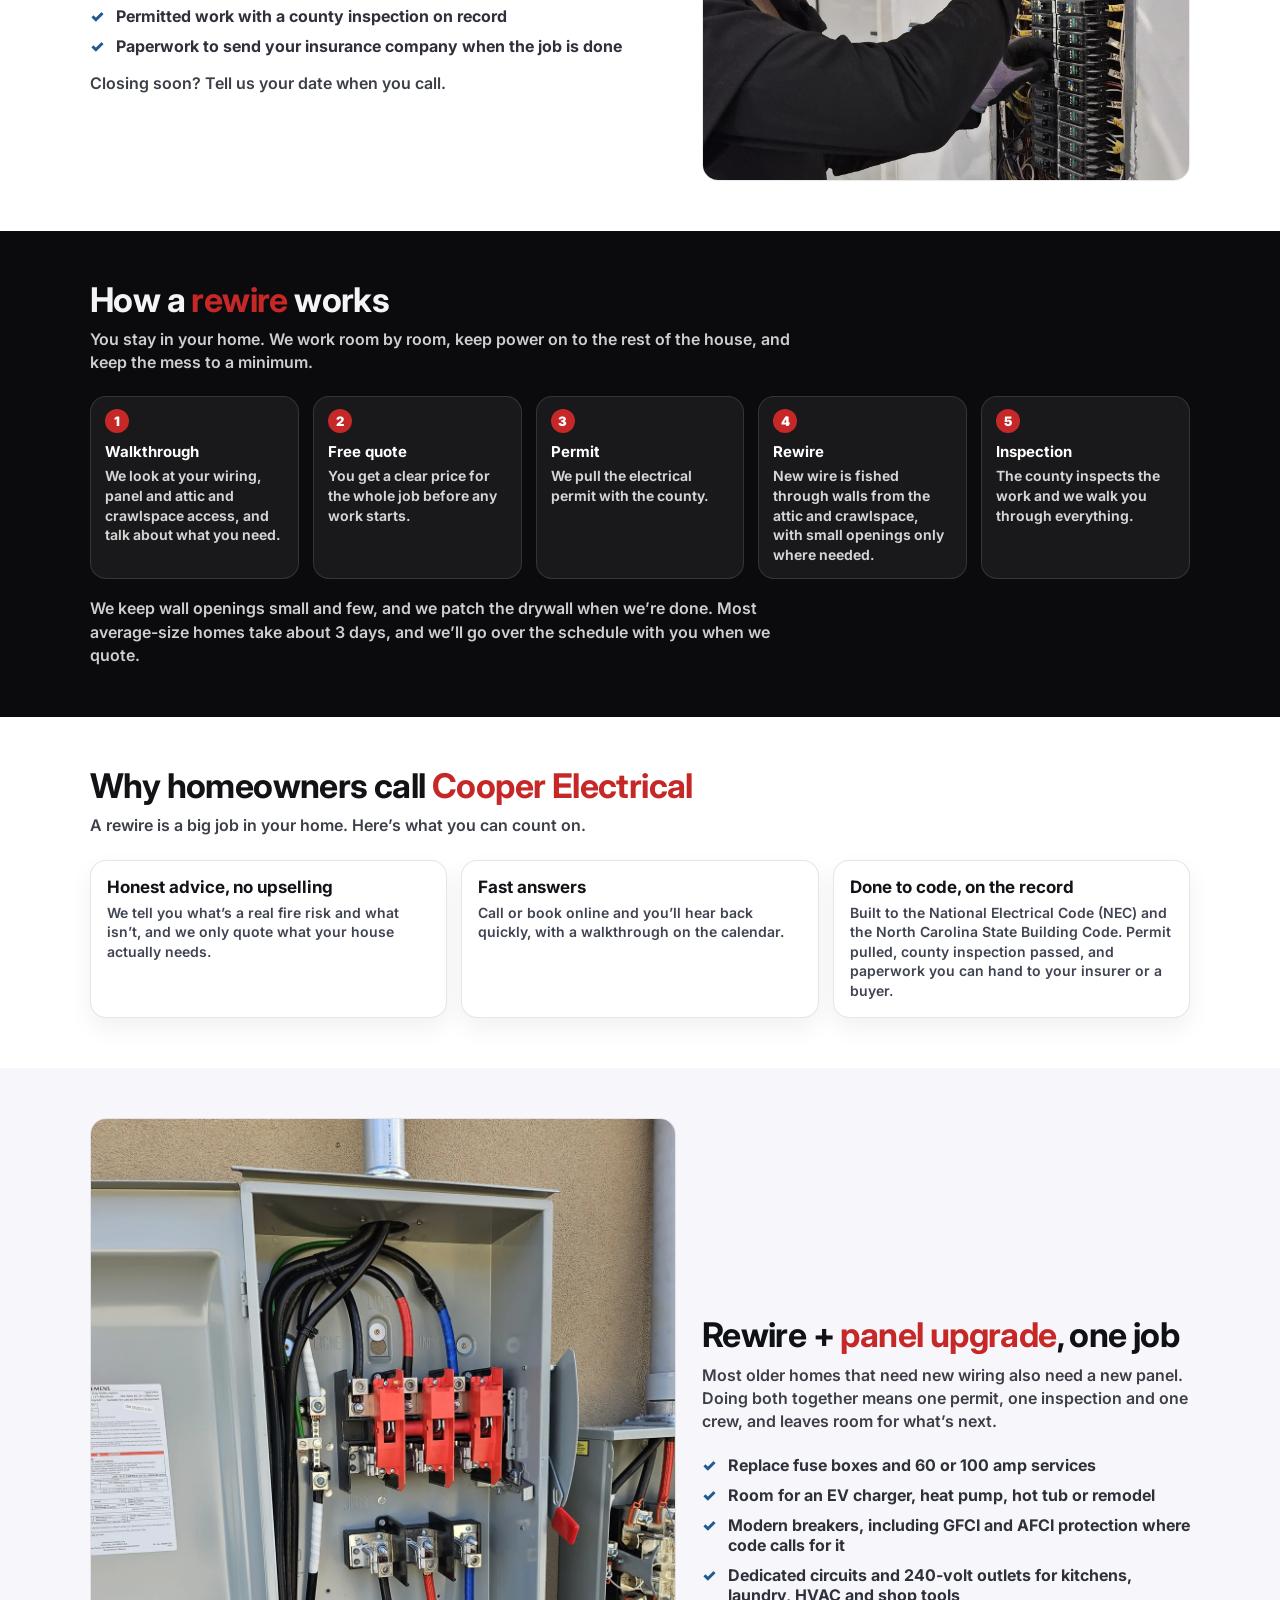
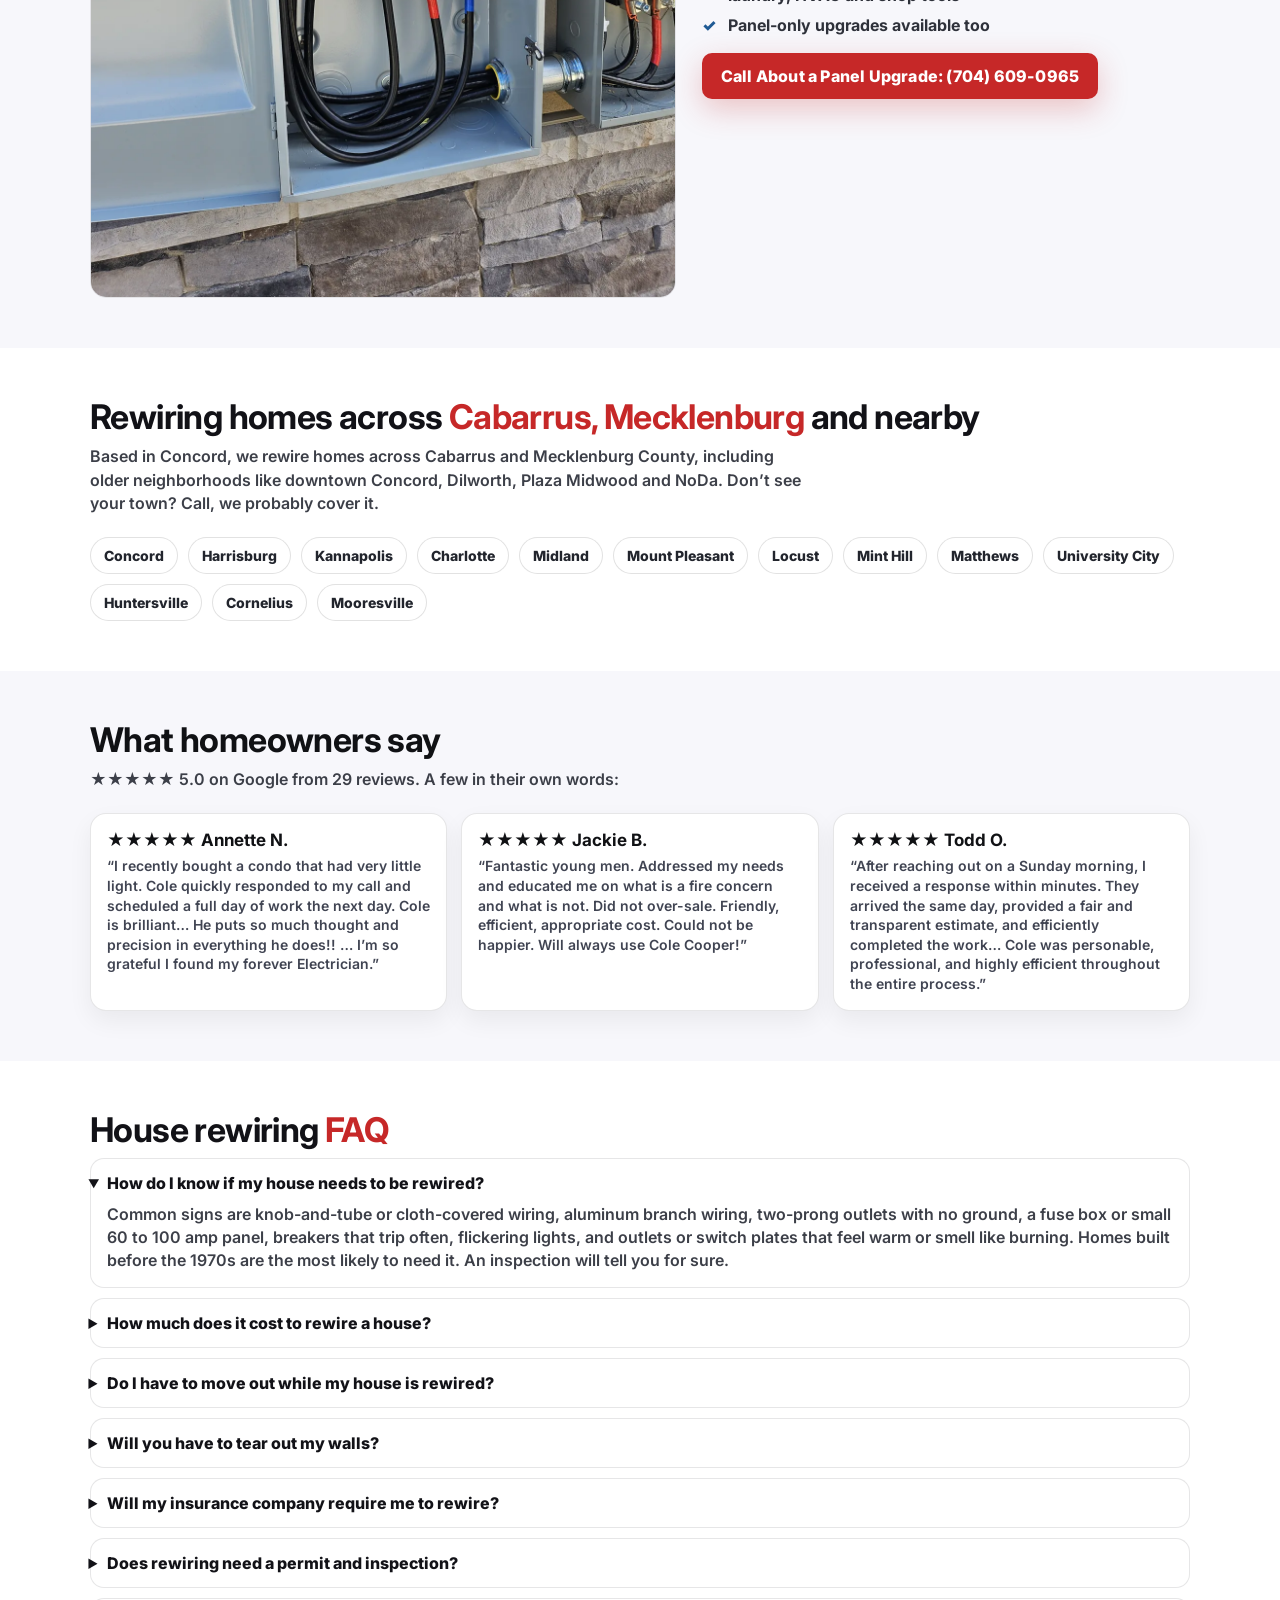
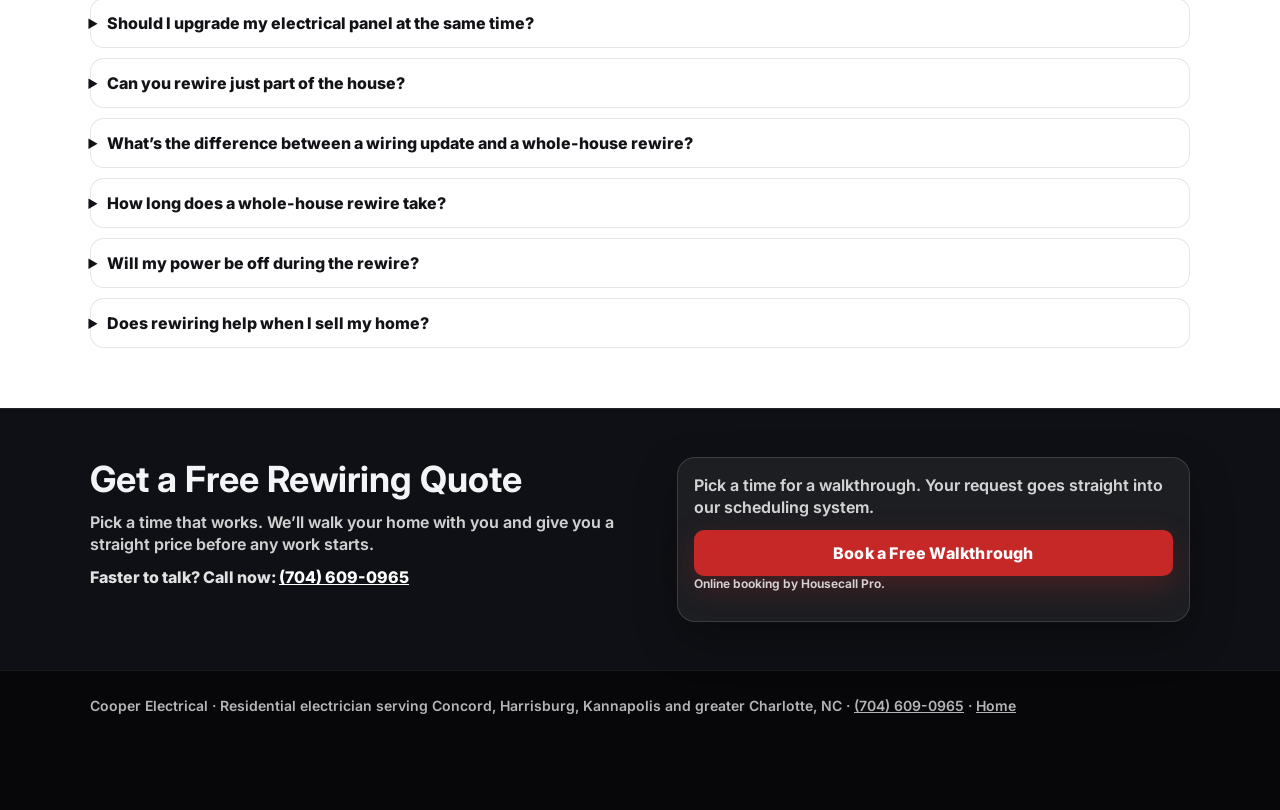
==== commit 7891b580: "Rewire page: show the number on the panel upgrade call button so call tracking swaps it Co-Authored-" ====
--- a/house-rewiring/index.html
+++ b/house-rewiring/index.html
@@ -35,7 +35,7 @@
 
     // Google Ads: website call conversion (swaps the phone number for a Google forwarding number for ad visitors)
     gtag("config", "AW-17992897776");
-    gtag("config", "AW-17992897776/h35oCJ_-kaccEPCp14ND", {
+    gtag("config", "AW-17992897776/GBSYCITNgsUcEPCp14ND", {
       "phone_conversion_number": "(704) 609-0965"
     });
 
@@ -388,7 +388,7 @@
             <li>Dedicated circuits and 240-volt outlets for kitchens, laundry, HVAC and shop tools</li>
           <li>Panel-only upgrades available too</li>
         </ul>
-        <div style="margin-top:18px"><a class="btn btn--primary" href="tel:7046090965" data-call="panel">Call About a Panel Upgrade</a></div>
+        <div style="margin-top:18px"><a class="btn btn--primary" href="tel:7046090965" data-call="panel">Call About a Panel Upgrade: (704) 609-0965</a></div>
       </div>
     </div>
   </section>
